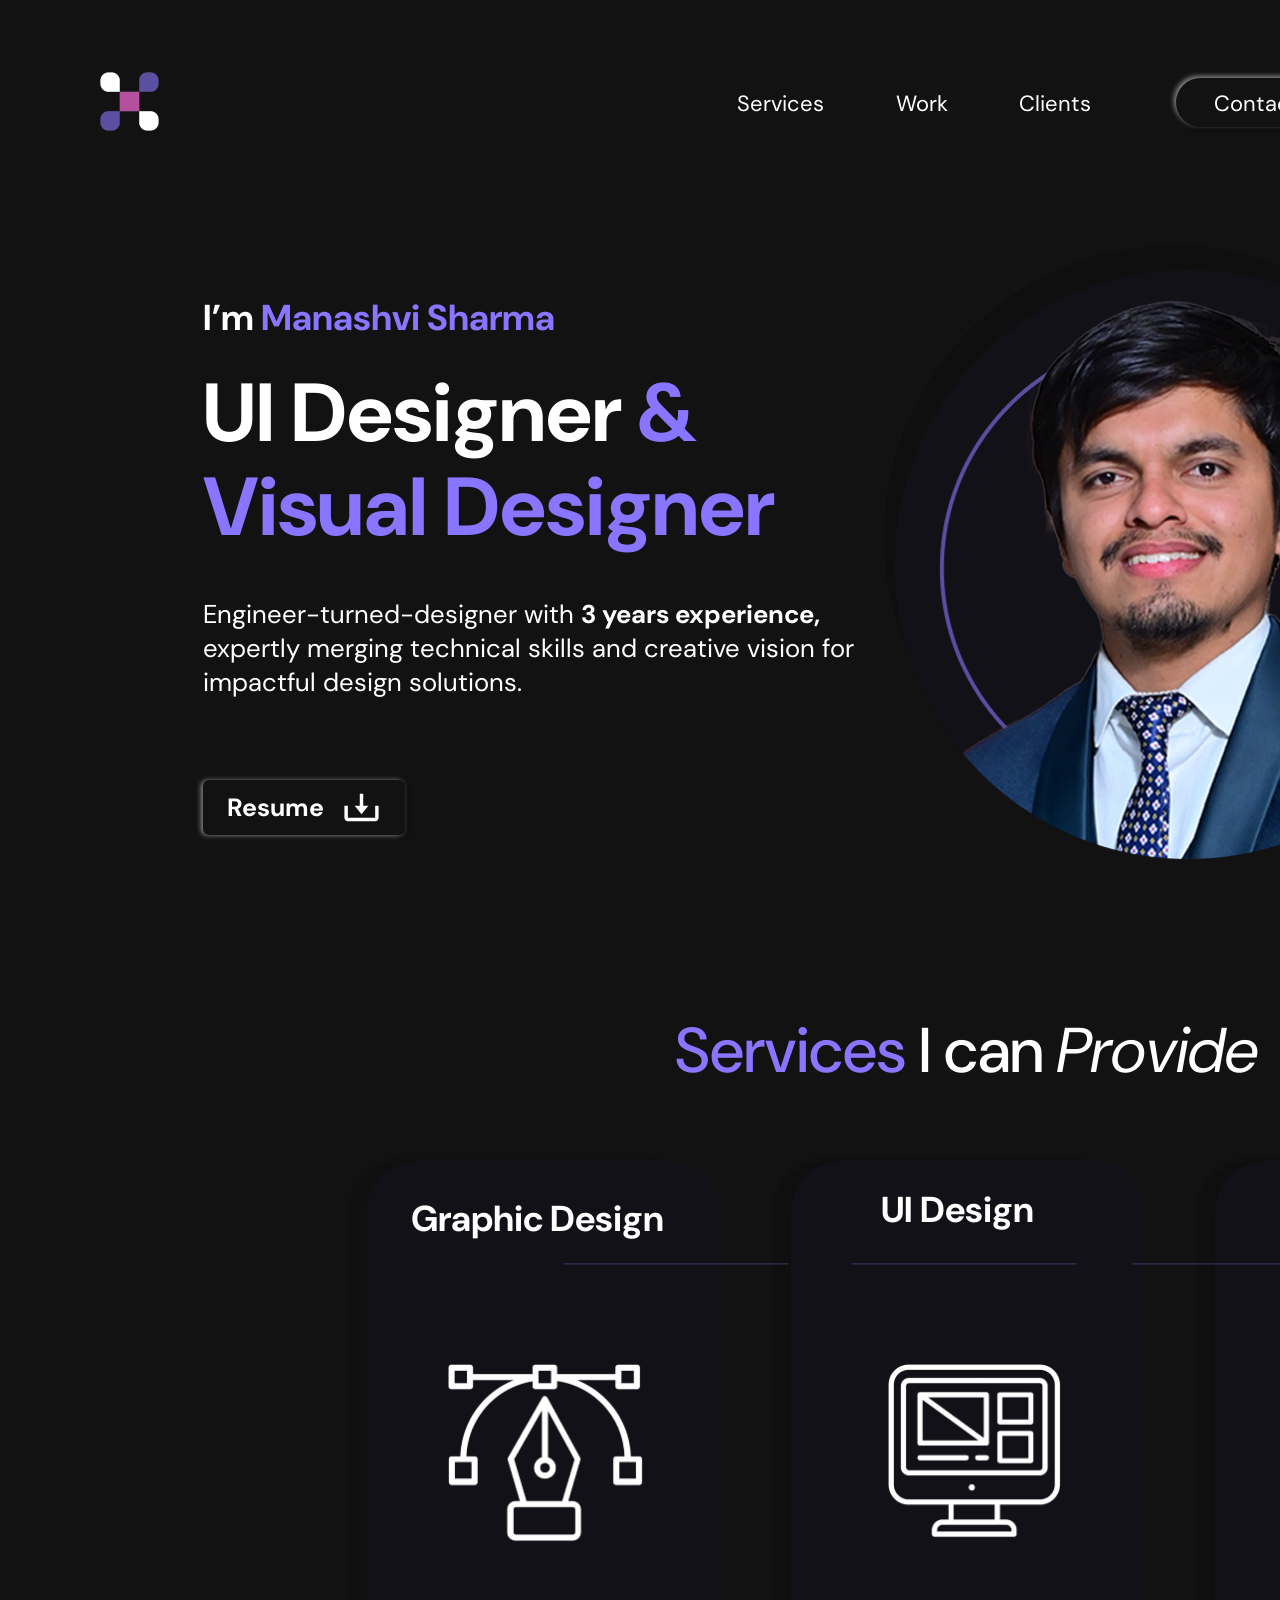
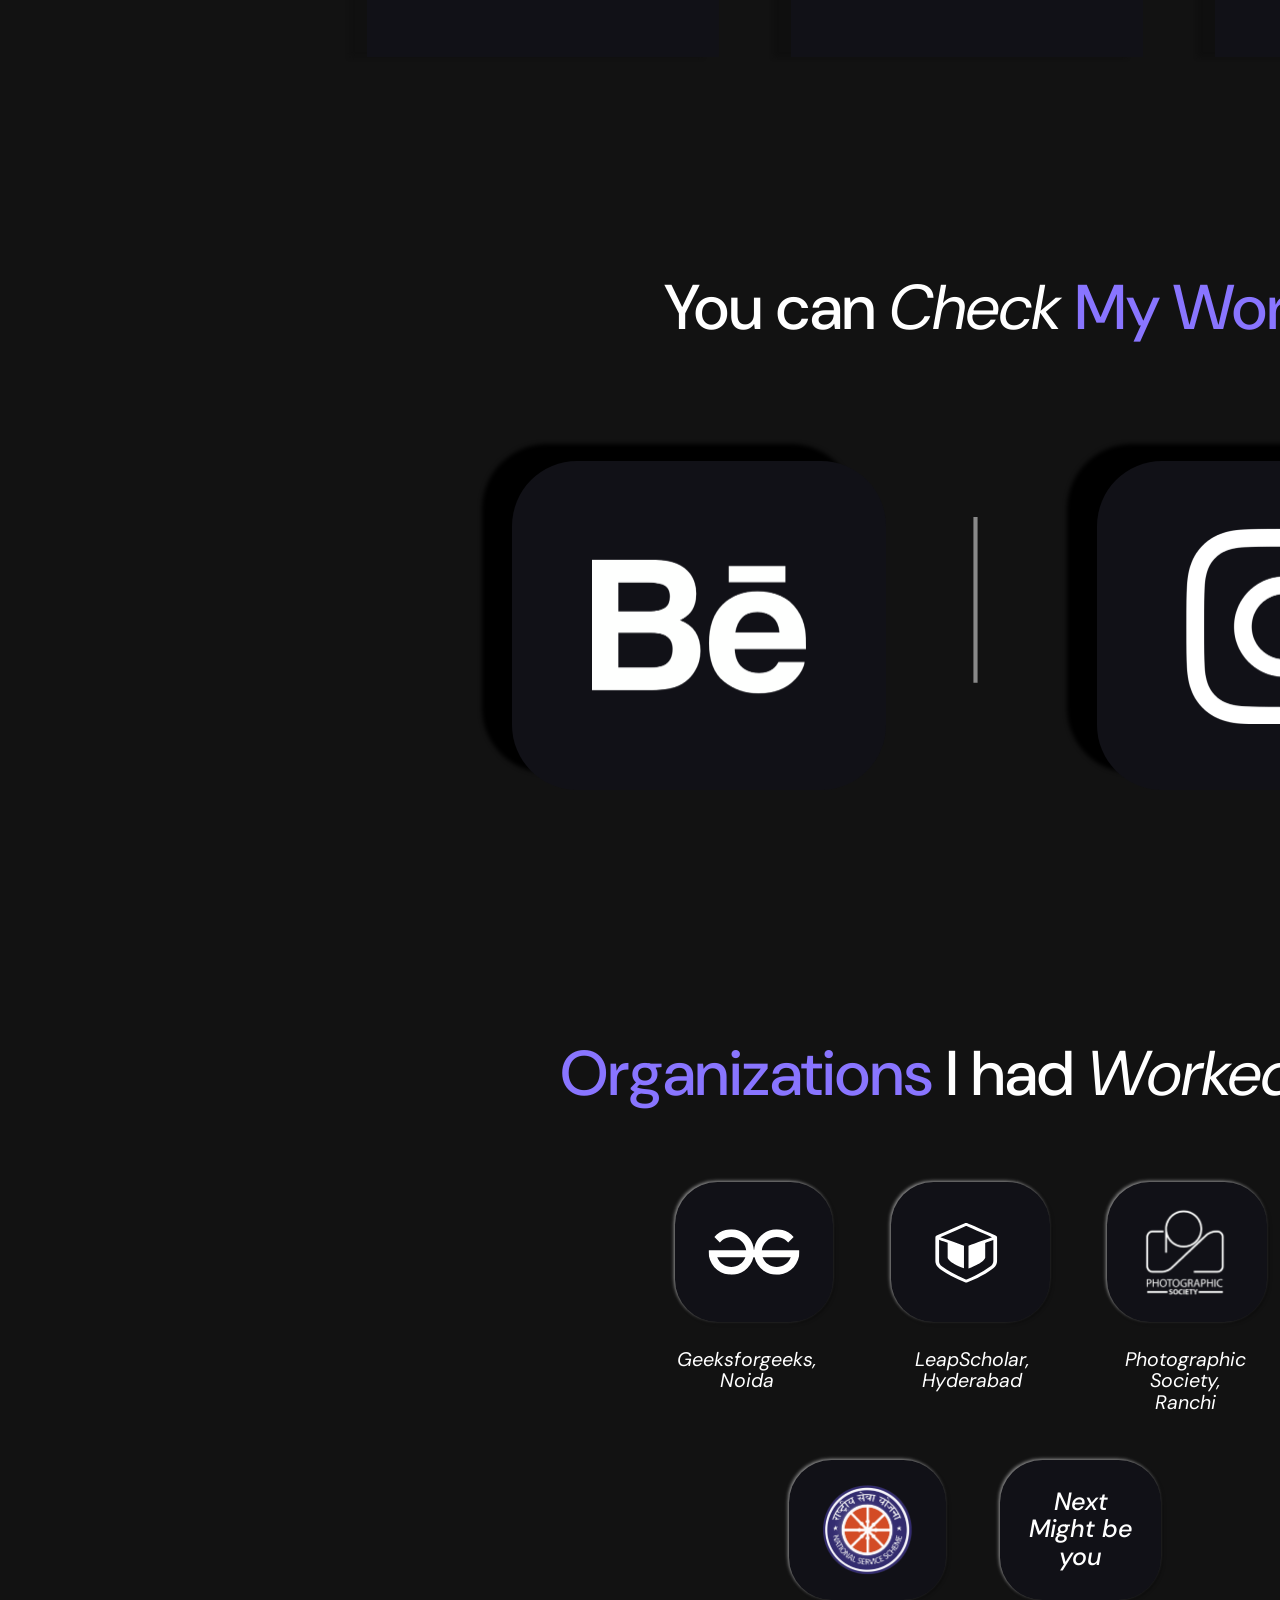
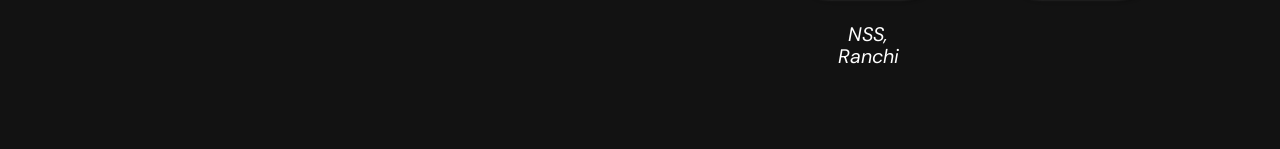
==== index.html @ 6a2cef5b "First Commit from Locofy Builder" ====
<!DOCTYPE html>
<html>
  <head>
    <meta charset="utf-8" />
    <meta name="viewport" content="initial-scale=1, width=device-width" />

    <link rel="stylesheet" href="./global.css" />
    <link rel="stylesheet" href="./index.css" />
    <link
      rel="stylesheet"
      href="https://fonts.googleapis.com/css2?family=DM Sans:ital,wght@0,400;0,500;0,700;1,400;1,500&display=swap"
    />
  </head>
  <body>
    <div class="homepage">
      <section class="frame-parent">
        <div class="frame-wrapper">
          <div class="frame-group">
            <div class="content-wrapper-parent">
              <div class="content-wrapper">
                <h2 class="im-manashvi-sharma-container">
                  <span>
                    <span>I’m</span>
                  </span>
                  <b class="manashvi-sharma">
                    <span> </span>
                    <span>Manashvi Sharma</span>
                  </b>
                </h2>
                <b class="ui-designer-container">
                  <p class="ui-designer">
                    <span class="ui-designer1">UI Designer</span>
                    <span class="span"> </span>
                    <span>&</span>
                  </p>
                  <p class="visual-designer">Visual Designer</p>
                </b>
              </div>
              <div class="engineer-turned-designer-with-container">
                <p class="engineer-turned-designer-with">
                  <span>Engineer-turned-designer with </span>
                  <b class="years-experience">3 years experience,</b>
                </p>
                <p class="expertly-merging-technical">
                  expertly merging technical skills and creative vision for
                </p>
                <p class="impactful-design-solutions">
                  impactful design solutions.
                </p>
              </div>
            </div>
            <div class="resume-download">
              <div class="resume-download-child"></div>
              <div class="resume-wrapper">
                <b class="resume">Resume</b>
              </div>
              <img
                class="bx-download-icon"
                loading="lazy"
                alt=""
                src="./public/bxdownload.svg"
              />
            </div>
          </div>
        </div>
        <div class="wrapper-group-1">
          <img
            class="wrapper-group-1-child"
            loading="lazy"
            alt=""
            src="./public/group-1@2x.png"
          />
        </div>
      </section>
      <img
        class="homepage-child"
        loading="lazy"
        alt=""
        src="./public/vector-1.svg"
      />

      <section class="services-header-parent">
        <div class="services-header">
          <div class="services-i-can-container" data-scroll-to="servicesICan">
            <span class="services-i-can">
              <span class="services">Services</span>
              <span> I can </span>
            </span>
            <span>
              <i>Provide</i>
            </span>
          </div>
        </div>
        <div class="service-icons">
          <div class="rectangle-parent">
            <div class="frame-child"></div>
            <h2 class="graphic-design">Graphic Design</h2>
            <div class="pen-tool-7244794-1-wrapper">
              <img
                class="pen-tool-7244794-1-icon"
                loading="lazy"
                alt=""
                src="./public/pentool-7244794-1@2x.png"
              />
            </div>
          </div>
          <div class="rectangle-group">
            <div class="frame-item"></div>
            <h2 class="ui-design">UI Design</h2>
            <div class="layout-8500907-1-wrapper">
              <img
                class="layout-8500907-1-icon"
                loading="lazy"
                alt=""
                src="./public/layout-8500907-1@2x.png"
              />
            </div>
          </div>
          <div class="rectangle-container">
            <div class="frame-inner"></div>
            <h2 class="animation">Animation</h2>
            <div class="animate-5261056-1-wrapper">
              <img
                class="animate-5261056-1-icon"
                loading="lazy"
                alt=""
                src="./public/animate-5261056-1@2x.png"
              />
            </div>
          </div>
        </div>
      </section>
      <div class="organizations-i-had-worked-parent">
        <div
          class="organizations-i-had-container"
          data-scroll-to="organizationsIHad"
        >
          <span class="organizations-i-had">
            <span>Organizations</span>
            <span class="span1"> </span>
            <span class="i-had">I had </span>
          </span>
          <span class="worked">
            <i>Worked</i>
            <span class="span2"> </span>
          </span>
        </div>
        <div class="organizations">
          <div class="geeksforgeeks-container-parent">
            <div class="geeksforgeeks-container">
              <div class="geeksforgeeks-wrapper">
                <div class="geeksforgeeks-wrapper-child"></div>
                <img
                  class="gfg-gg-logo-1-icon"
                  loading="lazy"
                  alt=""
                  src="./public/gfggglogo-1.svg"
                />
              </div>
              <div class="geeksforgeeks-info">
                <i class="geeksforgeeks-noida">
                  <p class="geeksforgeeks">Geeksforgeeks,</p>
                  <p class="noida">Noida</p>
                </i>
              </div>
            </div>
            <div class="leap-scholar-container-parent">
              <div class="leap-scholar-container">
                <div class="leap-scholar-wrapper">
                  <div class="leap-scholar-wrapper-child"></div>
                  <img
                    class="leap-scholar-logo"
                    loading="lazy"
                    alt=""
                    src="./public/vector.svg"
                  />
                </div>
                <div class="leap-scholar-info">
                  <i class="leapscholar-hyderabad">
                    <p class="leapscholar">LeapScholar,</p>
                    <p class="hyderabad">Hyderabad</p>
                  </i>
                </div>
              </div>
              <div class="n-s-s-container-parent">
                <div class="n-s-s-container">
                  <div class="n-s-s-wrapper">
                    <div class="n-s-s-wrapper-child"></div>
                    <img
                      class="n-s-s-symbol"
                      loading="lazy"
                      alt=""
                      src="./public/68741340-1@2x.png"
                    />
                  </div>
                </div>
                <i class="photographic-society-ranchi-container">
                  <p class="photographic-society">Photographic Society,</p>
                  <p class="ranchi">Ranchi</p>
                </i>
              </div>
            </div>
          </div>
        </div>
        <div class="work-showcase">
          <div class="showcase-header">
            <div class="showcase-icons">
              <div class="frame-div">
                <div class="rectangle-div"></div>
                <img
                  class="nss-symbol-1-icon"
                  loading="lazy"
                  alt=""
                  src="./public/nsssymbol-1@2x.png"
                />
              </div>
              <div class="rectangle-parent1">
                <div class="frame-child1"></div>
                <i class="next-might-be-container">
                  <p class="next">Next</p>
                  <p class="might-be">Might be</p>
                  <p class="you">you</p>
                </i>
              </div>
            </div>
            <div class="showcase-info">
              <i class="nss-ranchi">
                <p class="nss">NSS,</p>
                <p class="ranchi1">Ranchi</p>
              </i>
            </div>
          </div>
        </div>
      </div>
      <div class="image-1"></div>
      <div class="image-2"></div>
      <div class="image-11" data-scroll-to="image1"></div>
      <div class="call-to-action">
        <div class="call-to-action-header">
          <div class="you-can-check-container">
            <span>
              <span class="you-can">You can </span>
              <i class="check">Check</i>
              <span class="span3"> </span>
            </span>
            <span class="my-work">
              <span>My Work</span>
            </span>
          </div>
        </div>
        <div class="social-icons">
          <div class="platform-links">
            <div class="platform-links-child"></div>
            <img
              class="behance-733594-2-icon"
              loading="lazy"
              alt=""
              src="./public/behance-733594-2@2x.png"
            />
          </div>
          <div class="social-icons-inner">
            <img
              class="vector-icon"
              loading="lazy"
              alt=""
              src="./public/vector-3.svg"
            />
          </div>
          <div class="platform-links1">
            <div class="platform-links-item"></div>
            <img
              class="instagram-1384031-2-icon"
              loading="lazy"
              alt=""
              src="./public/instagram-1384031-2@2x.png"
            />
          </div>
        </div>
      </div>
      <header class="logo-container">
        <img
          class="logo-2-5-icon"
          loading="lazy"
          alt=""
          src="./public/logo2-5@2x.png"
        />

        <div class="footer-navigation">
          <div class="links-wrapper-parent" id="groupContainer">
            <nav class="links-wrapper">
              <nav class="link-categories">
                <a class="services1" id="servicesText">Services</a>
                <a class="work" id="workText">Work</a>
                <a class="clients">Clients</a>
              </nav>
            </nav>
            <div class="rectangle-parent2">
              <div class="frame-child2"></div>
              <a class="contact-me">Contact Me</a>
            </div>
          </div>
        </div>
      </header>
    </div>

    <script>
      var servicesText = document.getElementById("servicesText");
      if (servicesText) {
        servicesText.addEventListener("click", function () {
          var anchor = document.querySelector("[data-scroll-to='servicesICan']");
          if (anchor) {
            anchor.scrollIntoView({ block: "start", behavior: "smooth" });
          }
        });
      }

      var workText = document.getElementById("workText");
      if (workText) {
        workText.addEventListener("click", function () {
          var anchor = document.querySelector("[data-scroll-to='image1']");
          if (anchor) {
            anchor.scrollIntoView({ block: "start", behavior: "smooth" });
          }
        });
      }

      var groupContainer = document.getElementById("groupContainer");
      if (groupContainer) {
        groupContainer.addEventListener("click", function () {
          var anchor = document.querySelector("[data-scroll-to='organizationsIHad']");
          if (anchor) {
            anchor.scrollIntoView({ block: "start", behavior: "smooth" });
          }
        });
      }
    </script>
  </body>
</html>
---- global.css ----
body {
  margin: 0;
  line-height: normal;
}

:root {
  /* fonts */
  --font-dm-sans: "DM Sans";

  /* font sizes */
  --font-size-3xl: 22px;
  --font-size-44xl-2: 63.2px;
  --font-size-19xl: 38px;
  --font-size-32xl: 51px;
  --font-size-lgi-6: 19.6px;
  --font-size-6xl: 25px;
  --font-size-xl: 20px;
  --font-size-17xl: 36px;
  --font-size-10xl: 29px;

  /* Colors */
  --color-gray-100: #111117;
  --color-gray-200: #121212;
  --color-white: #fff;
  --color-mediumslateblue: #8975ff;
  --color-darkslateblue: #5b4fa1;

  /* Gaps */
  --gap-xl: 20px;
  --gap-7xl-4: 26.4px;

  /* Paddings */
  --padding-11xl: 30px;
  --padding-19xl: 38px;
  --padding-xl: 20px;
  --padding-13xl: 32px;
  --padding-61xl: 80px;
  --padding-2xl: 21px;
  --padding-3xl: 22px;
  --padding-25xl: 44px;
  --padding-99xl: 118px;
  --padding-9xs: 4px;
  --padding-6xs: 7px;

  /* Border radiuses */
  --br-13xl-5: 32.5px;
  --br-46xl: 65px;
  --br-23xl-5: 42.5px;
  --br-31xl: 50px;
  --br-7xs: 6px;
}
---- index.css ----
.manashvi-sharma {
  color: var(--color-mediumslateblue);
}
.im-manashvi-sharma-container {
  margin: 0;
  position: relative;
  font-size: inherit;
  display: inline-block;
  max-width: 100%;
  font-family: inherit;
}
.ui-designer1 {
  color: var(--color-white);
}
.span {
  color: var(--color-darkslateblue);
}
.ui-designer,
.visual-designer {
  margin: 0;
}
.ui-designer-container {
  align-self: stretch;
  position: relative;
  font-size: 82.3px;
  line-height: 94px;
  color: var(--color-mediumslateblue);
}
.content-wrapper {
  width: 645px;
  display: flex;
  flex-direction: column;
  align-items: flex-start;
  justify-content: flex-start;
  padding: 0 var(--padding-xl) 0 0;
  box-sizing: border-box;
  gap: 25px;
  max-width: 100%;
}
.years-experience {
  font-family: var(--font-dm-sans);
}
.engineer-turned-designer-with,
.expertly-merging-technical,
.impactful-design-solutions {
  margin: 0;
}
.engineer-turned-designer-with-container {
  align-self: stretch;
  position: relative;
  font-size: 25.8px;
}
.content-wrapper-parent {
  align-self: stretch;
  display: flex;
  flex-direction: column;
  align-items: flex-start;
  justify-content: flex-start;
  gap: 43px;
  max-width: 100%;
}
.resume-download-child {
  height: 55px;
  width: 202px;
  position: relative;
  box-shadow: -2px 0.2px 5px rgba(255, 255, 255, 0.5),
    2px 2px 5px rgba(13, 13, 13, 0.5);
  border-radius: var(--br-7xs);
  background-color: var(--color-gray-200);
  display: none;
}
.resume {
  position: relative;
  display: inline-block;
  min-width: 99px;
  z-index: 1;
}
.resume-wrapper {
  display: flex;
  flex-direction: column;
  align-items: flex-start;
  justify-content: flex-start;
  padding: var(--padding-9xs) 0 0;
}
.bx-download-icon {
  height: 41px;
  width: 41px;
  position: relative;
  overflow: hidden;
  flex-shrink: 0;
  min-height: 41px;
  z-index: 1;
}
.resume-download {
  box-shadow: -2px 0.2px 5px rgba(255, 255, 255, 0.5),
    2px 2px 5px rgba(13, 13, 13, 0.5);
  border-radius: var(--br-7xs);
  background-color: var(--color-gray-200);
  display: flex;
  flex-direction: row;
  align-items: flex-start;
  justify-content: flex-start;
  padding: var(--padding-6xs) 23px var(--padding-6xs) 24px;
  gap: 15px;
  font-size: var(--font-size-6xl);
}
.frame-group,
.frame-wrapper {
  display: flex;
  flex-direction: column;
  align-items: flex-start;
  max-width: 100%;
}
.frame-group {
  align-self: stretch;
  justify-content: flex-start;
  gap: 81px;
  flex-shrink: 0;
  debug_commit: 448091;
}
.frame-wrapper {
  width: 661px;
  justify-content: flex-end;
  padding: 0 0 23.9px;
  box-sizing: border-box;
  min-width: 661px;
}
.wrapper-group-1-child {
  height: 100%;
  width: 100%;
  flex-shrink: 0;
  debug_commit: 448091;
  object-fit: contain;
  position: absolute;
  left: -5px;
  top: -12px;
  transform: scale(1.041);
}
.wrapper-group-1 {
  height: 588.9px;
  width: 588.9px;
  position: relative;
  flex-shrink: 0;
  debug_commit: 448091;
  max-width: 100%;
  display: flex;
  align-items: center;
  justify-content: center;
}
.frame-parent {
  position: absolute;
  top: 270px;
  left: 203px;
  width: 1526.9px;
  display: flex;
  flex-direction: row;
  align-items: flex-end;
  justify-content: space-between;
  max-width: 100%;
  gap: var(--gap-xl);
  text-align: left;
  font-size: var(--font-size-17xl);
  color: var(--color-white);
  font-family: var(--font-dm-sans);
}
.homepage-child {
  position: absolute;
  top: 1263.4px;
  left: 366px;
  width: 1188.5px;
  height: 2px;
  z-index: 1;
}
.services {
  color: var(--color-mediumslateblue);
}
.services-i-can {
  font-weight: 500;
}
.services-i-can-container {
  position: relative;
}
.services-header {
  align-self: stretch;
  display: flex;
  flex-direction: row;
  align-items: flex-start;
  justify-content: center;
  padding: 0 var(--padding-2xl) 0 var(--padding-xl);
}
.frame-child {
  width: 352px;
  height: 496px;
  position: relative;
  box-shadow: -17px 0 4px #101010;
  border-radius: var(--br-31xl) var(--br-31xl) 0 0;
  background-color: var(--color-gray-100);
  display: none;
  max-width: 100%;
}
.graphic-design {
  margin: 0;
  position: relative;
  font-size: inherit;
  line-height: 41px;
  font-weight: 700;
  font-family: inherit;
  z-index: 1;
}
.pen-tool-7244794-1-icon {
  height: 200px;
  width: 200px;
  position: relative;
  object-fit: cover;
  z-index: 1;
}
.pen-tool-7244794-1-wrapper {
  align-self: stretch;
  display: flex;
  flex-direction: row;
  align-items: flex-start;
  justify-content: flex-start;
  padding: 0 36px 0 34px;
}
.frame-item,
.rectangle-parent {
  border-radius: var(--br-31xl) var(--br-31xl) 0 0;
  background-color: var(--color-gray-100);
  max-width: 100%;
}
.rectangle-parent {
  flex: 0.871;
  box-shadow: -17px 0 4px #101010;
  display: flex;
  flex-direction: column;
  align-items: flex-start;
  justify-content: flex-start;
  padding: 37px var(--padding-19xl) 105px var(--padding-25xl);
  box-sizing: border-box;
  gap: 113px;
  min-width: 264px;
}
.frame-item {
  width: 352px;
  height: 496px;
  position: relative;
  box-shadow: -17px 0 4px #0f0f0f;
  display: none;
}
.ui-design {
  margin: 0;
  position: relative;
  font-size: inherit;
  line-height: 58px;
  font-weight: 700;
  font-family: inherit;
  z-index: 1;
}
.layout-8500907-1-icon {
  height: 178px;
  width: 178px;
  position: relative;
  object-fit: cover;
  z-index: 1;
}
.layout-8500907-1-wrapper {
  align-self: stretch;
  display: flex;
  flex-direction: row;
  align-items: flex-start;
  justify-content: flex-start;
  padding: 0 0 0 var(--padding-9xs);
}
.frame-inner,
.rectangle-group {
  box-shadow: -17px 0 4px #0f0f0f;
  border-radius: var(--br-31xl) var(--br-31xl) 0 0;
  background-color: var(--color-gray-100);
  max-width: 100%;
}
.rectangle-group {
  flex: 0.5871;
  display: flex;
  flex-direction: column;
  align-items: flex-start;
  justify-content: flex-start;
  padding: var(--padding-xl) var(--padding-61xl) var(--padding-99xl) 90px;
  box-sizing: border-box;
  gap: 122px;
  min-width: 264px;
}
.frame-inner {
  width: 352px;
  height: 496px;
  position: relative;
  display: none;
}
.animation {
  margin: 0;
  position: relative;
  font-size: inherit;
  line-height: 58px;
  font-weight: 700;
  font-family: inherit;
  z-index: 1;
}
.animate-5261056-1-icon {
  height: 174px;
  width: 174px;
  position: relative;
  object-fit: cover;
  z-index: 1;
}
.animate-5261056-1-wrapper {
  display: flex;
  flex-direction: row;
  align-items: flex-start;
  justify-content: flex-start;
  padding: 0 5px 0 3px;
}
.rectangle-container {
  flex: 1;
  box-shadow: -17px 0 4px #0f0f0f;
  border-radius: var(--br-31xl) var(--br-31xl) 0 0;
  background-color: var(--color-gray-100);
  display: flex;
  flex-direction: column;
  align-items: center;
  justify-content: flex-start;
  padding: var(--padding-xl) var(--padding-xl) var(--padding-99xl)
    var(--padding-3xl);
  box-sizing: border-box;
  gap: 126px;
  min-width: 264px;
  max-width: 100%;
}
.service-icons,
.services-header-parent {
  display: flex;
  align-items: flex-start;
  max-width: 100%;
}
.service-icons {
  align-self: stretch;
  flex-direction: row;
  justify-content: center;
  gap: 72px;
  font-size: var(--font-size-17xl);
}
.services-header-parent {
  position: absolute;
  top: 1008.9px;
  left: 366.5px;
  width: 1200px;
  flex-direction: column;
  justify-content: flex-start;
  gap: 69px;
  text-align: left;
  font-size: var(--font-size-44xl-2);
  color: var(--color-white);
  font-family: var(--font-dm-sans);
}
.span1 {
  color: var(--color-darkslateblue);
}
.i-had {
  color: var(--color-white);
}
.organizations-i-had,
.span2 {
  font-weight: 500;
}
.span2 {
  font-family: var(--font-dm-sans);
}
.worked {
  color: var(--color-white);
}
.organizations-i-had-container {
  position: relative;
  text-align: left;
  color: var(--color-mediumslateblue);
}
.geeksforgeeks-wrapper-child {
  height: 140px;
  width: 158.9px;
  position: relative;
  box-shadow: -1.3px -1.3px 3.27px rgba(255, 255, 255, 0.5),
    1.3px 1.3px 3.27px rgba(0, 0, 0, 0.5);
  border-radius: 42.51px;
  background-color: var(--color-gray-100);
  display: none;
}
.gfg-gg-logo-1-icon {
  height: 46.4px;
  width: 92.2px;
  position: relative;
  overflow: hidden;
  flex-shrink: 0;
  z-index: 1;
}
.geeksforgeeks-wrapper {
  box-shadow: -1.3px -1.3px 3.27px rgba(255, 255, 255, 0.5),
    1.3px 1.3px 3.27px rgba(0, 0, 0, 0.5);
  border-radius: 42.51px;
  background-color: var(--color-gray-100);
  display: flex;
  flex-direction: row;
  align-items: flex-start;
  justify-content: flex-start;
  padding: 46.4px 33px 47.2px;
}
.geeksforgeeks,
.noida {
  margin: 0;
}
.geeksforgeeks-noida {
  position: relative;
  line-height: 110%;
}
.geeksforgeeks-container,
.geeksforgeeks-info {
  display: flex;
  align-items: flex-start;
  justify-content: flex-start;
}
.geeksforgeeks-info {
  flex-direction: row;
  padding: 0 2px;
}
.geeksforgeeks-container {
  flex-direction: column;
  gap: var(--gap-7xl-4);
  min-width: 158.9px;
}
.leap-scholar-wrapper-child {
  height: 140px;
  width: 158.9px;
  position: relative;
  box-shadow: -1.3px -1.3px 3.27px rgba(255, 255, 255, 0.5),
    1.3px 1.3px 3.27px rgba(0, 0, 0, 0.5);
  border-radius: 42.51px;
  background-color: var(--color-gray-100);
  display: none;
}
.leap-scholar-logo {
  height: 60.7px;
  width: 63.4px;
  position: relative;
  z-index: 1;
}
.leap-scholar-wrapper {
  align-self: stretch;
  box-shadow: -1.3px -1.3px 3.27px rgba(255, 255, 255, 0.5),
    1.3px 1.3px 3.27px rgba(0, 0, 0, 0.5);
  border-radius: 42.51px;
  background-color: var(--color-gray-100);
  display: flex;
  flex-direction: row;
  align-items: flex-start;
  justify-content: flex-start;
  padding: 40px var(--padding-25xl) 39.3px;
}
.hyderabad,
.leapscholar {
  margin: 0;
}
.leapscholar-hyderabad {
  position: relative;
  line-height: 110%;
}
.leap-scholar-info {
  display: flex;
  flex-direction: row;
  align-items: flex-start;
  justify-content: flex-end;
  padding: 0 var(--padding-xl) 0 var(--padding-3xl);
}
.leap-scholar-container {
  width: 158.9px;
  display: flex;
  flex-direction: column;
  align-items: flex-end;
  justify-content: flex-start;
  gap: var(--gap-7xl-4);
  min-width: 158.9px;
}
.n-s-s-wrapper-child {
  height: 140px;
  width: 158.9px;
  position: relative;
  box-shadow: -1.3px -1.3px 3.27px rgba(255, 255, 255, 0.5),
    1.3px 1.3px 3.27px rgba(0, 0, 0, 0.5);
  border-radius: 42.51px;
  background-color: var(--color-gray-100);
  display: none;
}
.n-s-s-symbol {
  height: 116.4px;
  width: 116.4px;
  position: relative;
  object-fit: contain;
  z-index: 1;
}
.n-s-s-container,
.n-s-s-wrapper {
  display: flex;
  flex-direction: row;
  align-items: flex-start;
}
.n-s-s-wrapper {
  flex: 1;
  box-shadow: -1.3px -1.3px 3.27px rgba(255, 255, 255, 0.5),
    1.3px 1.3px 3.27px rgba(0, 0, 0, 0.5);
  border-radius: 42.51px;
  background-color: var(--color-gray-100);
  justify-content: flex-start;
  padding: 11.8px 19px;
}
.n-s-s-container {
  align-self: stretch;
  justify-content: flex-end;
  padding: 0 17px 0 var(--padding-xl);
}
.photographic-society,
.ranchi {
  margin: 0;
}
.photographic-society-ranchi-container {
  height: 44px;
  position: relative;
  line-height: 110%;
  display: inline-block;
}
.n-s-s-container-parent {
  flex: 1;
  display: flex;
  flex-direction: column;
  align-items: flex-end;
  justify-content: flex-start;
  gap: var(--gap-7xl-4);
  min-width: 128px;
}
.leap-scholar-container-parent {
  flex: 1;
  justify-content: center;
  gap: 37.3px;
  min-width: 255px;
}
.geeksforgeeks-container-parent,
.leap-scholar-container-parent,
.organizations {
  display: flex;
  flex-direction: row;
  align-items: flex-start;
  max-width: 100%;
}
.geeksforgeeks-container-parent {
  width: 609.1px;
  justify-content: flex-start;
  gap: 57px;
}
.organizations {
  align-self: stretch;
  justify-content: center;
  padding: 0 var(--padding-xl) 0 47px;
  box-sizing: border-box;
  font-size: var(--font-size-lgi-6);
}
.rectangle-div {
  height: 140px;
  width: 158.9px;
  position: relative;
  box-shadow: -1.3px -1.3px 3.27px rgba(255, 255, 255, 0.5),
    1.3px 1.3px 3.27px rgba(0, 0, 0, 0.5);
  border-radius: 42.51px;
  background-color: var(--color-gray-100);
  display: none;
}
.nss-symbol-1-icon {
  height: 92.9px;
  width: 92.9px;
  position: relative;
  object-fit: contain;
  z-index: 1;
}
.frame-child1,
.frame-div {
  box-shadow: -1.3px -1.3px 3.27px rgba(255, 255, 255, 0.5),
    1.3px 1.3px 3.27px rgba(0, 0, 0, 0.5);
  border-radius: 42.51px;
  background-color: var(--color-gray-100);
}
.frame-div {
  display: flex;
  flex-direction: row;
  align-items: flex-start;
  justify-content: flex-start;
  padding: 23.6px var(--padding-13xl) 23.5px;
}
.frame-child1 {
  height: 140px;
  width: 158.9px;
  position: relative;
  display: none;
}
.might-be,
.next,
.you {
  margin: 0;
}
.next-might-be-container {
  flex: 1;
  position: relative;
  line-height: 110%;
  font-weight: 500;
  z-index: 1;
}
.rectangle-parent1,
.showcase-icons {
  display: flex;
  flex-direction: row;
  align-items: flex-start;
  justify-content: flex-start;
}
.rectangle-parent1 {
  flex: 1;
  box-shadow: -1.3px -1.3px 3.27px rgba(255, 255, 255, 0.5),
    1.3px 1.3px 3.27px rgba(0, 0, 0, 0.5);
  border-radius: 42.51px;
  background-color: var(--color-gray-100);
  padding: 28px 25px var(--padding-11xl);
  box-sizing: border-box;
  min-width: 103px;
}
.showcase-icons {
  align-self: stretch;
  flex-wrap: wrap;
  gap: 54.9px;
}
.nss,
.ranchi1 {
  margin: 0;
}
.nss-ranchi {
  position: relative;
  line-height: 110%;
}
.showcase-info {
  display: flex;
  flex-direction: row;
  align-items: flex-start;
  justify-content: flex-start;
  padding: 0 49px;
  font-size: var(--font-size-lgi-6);
}
.showcase-header,
.work-showcase {
  display: flex;
  align-items: flex-start;
  max-width: 100%;
}
.showcase-header {
  width: 372.7px;
  flex-direction: column;
  justify-content: flex-start;
  gap: 23.7px;
}
.work-showcase {
  align-self: stretch;
  flex-direction: row;
  justify-content: center;
  padding: 0 var(--padding-xl) 0 var(--padding-19xl);
  box-sizing: border-box;
  font-size: var(--font-size-6xl);
}
.organizations-i-had-worked-parent {
  position: absolute;
  top: 2631.9px;
  left: 560px;
  width: 812px;
  display: flex;
  flex-direction: column;
  align-items: flex-start;
  justify-content: flex-start;
  gap: 67.3px;
  max-width: 100%;
}
.image-1,
.image-11,
.image-2 {
  position: absolute;
  top: 1784.9px;
  left: 218px;
  width: 1439px;
  height: 803px;
  display: none;
}
.image-11,
.image-2 {
  top: 1781.9px;
  left: 276px;
}
.image-11 {
  top: 1782.9px;
}
.you-can {
  font-weight: 500;
}
.check {
  font-family: var(--font-dm-sans);
}
.my-work,
.span3 {
  font-weight: 500;
  color: var(--color-mediumslateblue);
}
.you-can-check-container {
  position: relative;
  z-index: 3;
}
.call-to-action-header {
  align-self: stretch;
  display: flex;
  flex-direction: row;
  align-items: flex-start;
  justify-content: center;
  padding: 0 var(--padding-2xl) 0 var(--padding-xl);
}
.platform-links-child {
  height: 329px;
  width: 374px;
  position: relative;
  box-shadow: -30px -17px 4px #000;
  border-radius: var(--br-46xl);
  background-color: var(--color-gray-100);
  display: none;
  max-width: 100%;
}
.behance-733594-2-icon {
  height: 214px;
  width: 214px;
  position: relative;
  object-fit: contain;
  z-index: 4;
}
.platform-links {
  box-shadow: -30px -17px 4px #000;
  border-radius: var(--br-46xl);
  background-color: var(--color-gray-100);
  display: flex;
  flex-direction: row;
  align-items: flex-start;
  justify-content: flex-start;
  padding: 58px var(--padding-61xl) 57px;
  box-sizing: border-box;
  max-width: 100%;
  z-index: 3;
}
.vector-icon {
  width: 5px;
  flex: 1;
  position: relative;
  max-height: 100%;
  z-index: 3;
}
.social-icons-inner {
  height: 238px;
  display: flex;
  flex-direction: column;
  align-items: flex-start;
  justify-content: flex-start;
  padding: 39px var(--padding-13xl) 0 0;
  box-sizing: border-box;
}
.platform-links-item {
  height: 329px;
  width: 374px;
  position: relative;
  box-shadow: -30px -17px 4px #000;
  border-radius: var(--br-46xl);
  background-color: var(--color-gray-100);
  display: none;
  max-width: 100%;
}
.instagram-1384031-2-icon {
  height: 196px;
  width: 196px;
  position: relative;
  object-fit: contain;
  z-index: 4;
}
.platform-links1 {
  width: 374px;
  box-shadow: -30px -17px 4px #000;
  border-radius: var(--br-46xl);
  background-color: var(--color-gray-100);
  flex-direction: row;
  justify-content: center;
  padding: 67px var(--padding-xl) 66px;
  box-sizing: border-box;
  z-index: 3;
}
.call-to-action,
.platform-links1,
.social-icons {
  display: flex;
  align-items: flex-start;
  max-width: 100%;
}
.social-icons {
  align-self: stretch;
  flex-direction: row;
  justify-content: space-between;
  gap: var(--gap-xl);
}
.call-to-action {
  position: absolute;
  top: 1865.9px;
  left: 512px;
  width: 959px;
  flex-direction: column;
  justify-content: flex-start;
  gap: 112px;
  text-align: left;
}
.logo-2-5-icon {
  height: 75px;
  width: 75px;
  position: relative;
  object-fit: cover;
}
.services1 {
  min-width: 89.6px;
  cursor: pointer;
}
.clients,
.services1,
.work {
  text-decoration: none;
  position: relative;
  color: inherit;
  display: inline-block;
}
.work {
  min-width: 54.4px;
  cursor: pointer;
}
.clients {
  min-width: 73.7px;
}
.link-categories,
.links-wrapper {
  margin: 0;
  display: flex;
  align-items: flex-start;
}
.link-categories {
  align-self: stretch;
  flex-direction: row;
  justify-content: space-between;
  gap: var(--gap-xl);
  text-align: left;
  font-size: var(--font-size-3xl);
  color: var(--color-white);
  font-family: var(--font-dm-sans);
}
.links-wrapper {
  width: 356.1px;
  flex-direction: column;
  justify-content: flex-end;
  padding: 0 0 9.5px;
  box-sizing: border-box;
  max-width: 100%;
}
.frame-child2 {
  height: 50px;
  width: 196px;
  position: relative;
  box-shadow: -2px -2px 5px rgba(255, 255, 255, 0.5),
    2px 2px 5px rgba(0, 0, 0, 0.5);
  border-radius: var(--br-13xl-5);
  background-color: var(--color-gray-200);
  display: none;
}
.contact-me {
  text-decoration: none;
  position: relative;
  color: inherit;
  display: inline-block;
  min-width: 128px;
  z-index: 1;
}
.rectangle-parent2 {
  box-shadow: -2px -2px 5px rgba(255, 255, 255, 0.5),
    2px 2px 5px rgba(0, 0, 0, 0.5);
  border-radius: var(--br-13xl-5);
  background-color: var(--color-gray-200);
  display: flex;
  flex-direction: row;
  align-items: flex-start;
  justify-content: flex-start;
  padding: 11px var(--padding-11xl) 9px var(--padding-19xl);
  white-space: nowrap;
}
.links-wrapper-parent {
  align-self: stretch;
  display: flex;
  flex-direction: row;
  align-items: flex-end;
  justify-content: space-between;
  max-width: 100%;
  gap: var(--gap-xl);
  cursor: pointer;
}
.footer-navigation {
  width: 635px;
  display: flex;
  flex-direction: column;
  align-items: flex-start;
  justify-content: flex-end;
  padding: 0 0 12px;
  box-sizing: border-box;
  max-width: 100%;
}
.homepage,
.logo-container {
  color: var(--color-white);
  font-family: var(--font-dm-sans);
}
.logo-container {
  position: absolute;
  top: 64px;
  left: 92px;
  width: 1730px;
  display: flex;
  flex-direction: row;
  align-items: flex-end;
  justify-content: space-between;
  gap: var(--gap-xl);
  max-width: 100%;
  text-align: left;
  font-size: var(--font-size-3xl);
}
.homepage {
  width: 100%;
  height: 3349px;
  position: relative;
  background-color: var(--color-gray-200);
  overflow: hidden;
  line-height: normal;
  letter-spacing: normal;
  text-align: center;
  font-size: var(--font-size-44xl-2);
}
@media screen and (max-width: 1275px) {
  .frame-wrapper,
  .wrapper-group-1-child {
    flex: 1;
  }
  .frame-parent {
    flex-wrap: wrap;
  }
  .homepage {
    height: auto;
    min-height: 3349;
  }
}
@media screen and (max-width: 1100px) {
  .service-icons,
  .social-icons {
    flex-wrap: wrap;
  }
  .social-icons {
    justify-content: center;
  }
}
@media screen and (max-width: 750px) {
  .im-manashvi-sharma-container {
    font-size: var(--font-size-10xl);
  }
  .ui-designer-container {
    font-size: 41px;
    line-height: 56px;
  }
  .frame-wrapper {
    min-width: 100%;
  }
  .services-i-can-container {
    font-size: var(--font-size-32xl);
  }
  .animation,
  .graphic-design,
  .ui-design {
    font-size: var(--font-size-10xl);
    line-height: 33px;
  }
  .animation,
  .ui-design {
    line-height: 46px;
  }
  .organizations-i-had-container {
    font-size: var(--font-size-32xl);
  }
  .geeksforgeeks-container {
    flex: 1;
  }
  .geeksforgeeks-container-parent {
    flex-wrap: wrap;
  }
  .you-can-check-container {
    font-size: var(--font-size-32xl);
  }
  .links-wrapper {
    display: none;
  }
}
@media screen and (max-width: 450px) {
  .im-manashvi-sharma-container {
    font-size: var(--font-size-3xl);
  }
  .ui-designer-container {
    font-size: var(--font-size-6xl);
    line-height: 38px;
  }
  .engineer-turned-designer-with-container {
    font-size: 21px;
  }
  .resume {
    font-size: var(--font-size-xl);
  }
  .services-i-can-container {
    font-size: var(--font-size-19xl);
  }
  .graphic-design {
    font-size: var(--font-size-3xl);
    line-height: 24px;
  }
  .rectangle-parent {
    flex: 1;
  }
  .ui-design {
    font-size: var(--font-size-3xl);
    line-height: 35px;
  }
  .rectangle-group {
    flex: 1;
  }
  .animation {
    font-size: var(--font-size-3xl);
    line-height: 35px;
  }
  .organizations-i-had-container {
    font-size: var(--font-size-19xl);
  }
  .leap-scholar-container,
  .n-s-s-wrapper {
    flex: 1;
  }
  .leap-scholar-container-parent {
    flex-wrap: wrap;
  }
  .next-might-be-container {
    font-size: var(--font-size-xl);
    line-height: 22px;
  }
  .you-can-check-container {
    font-size: var(--font-size-19xl);
  }
}
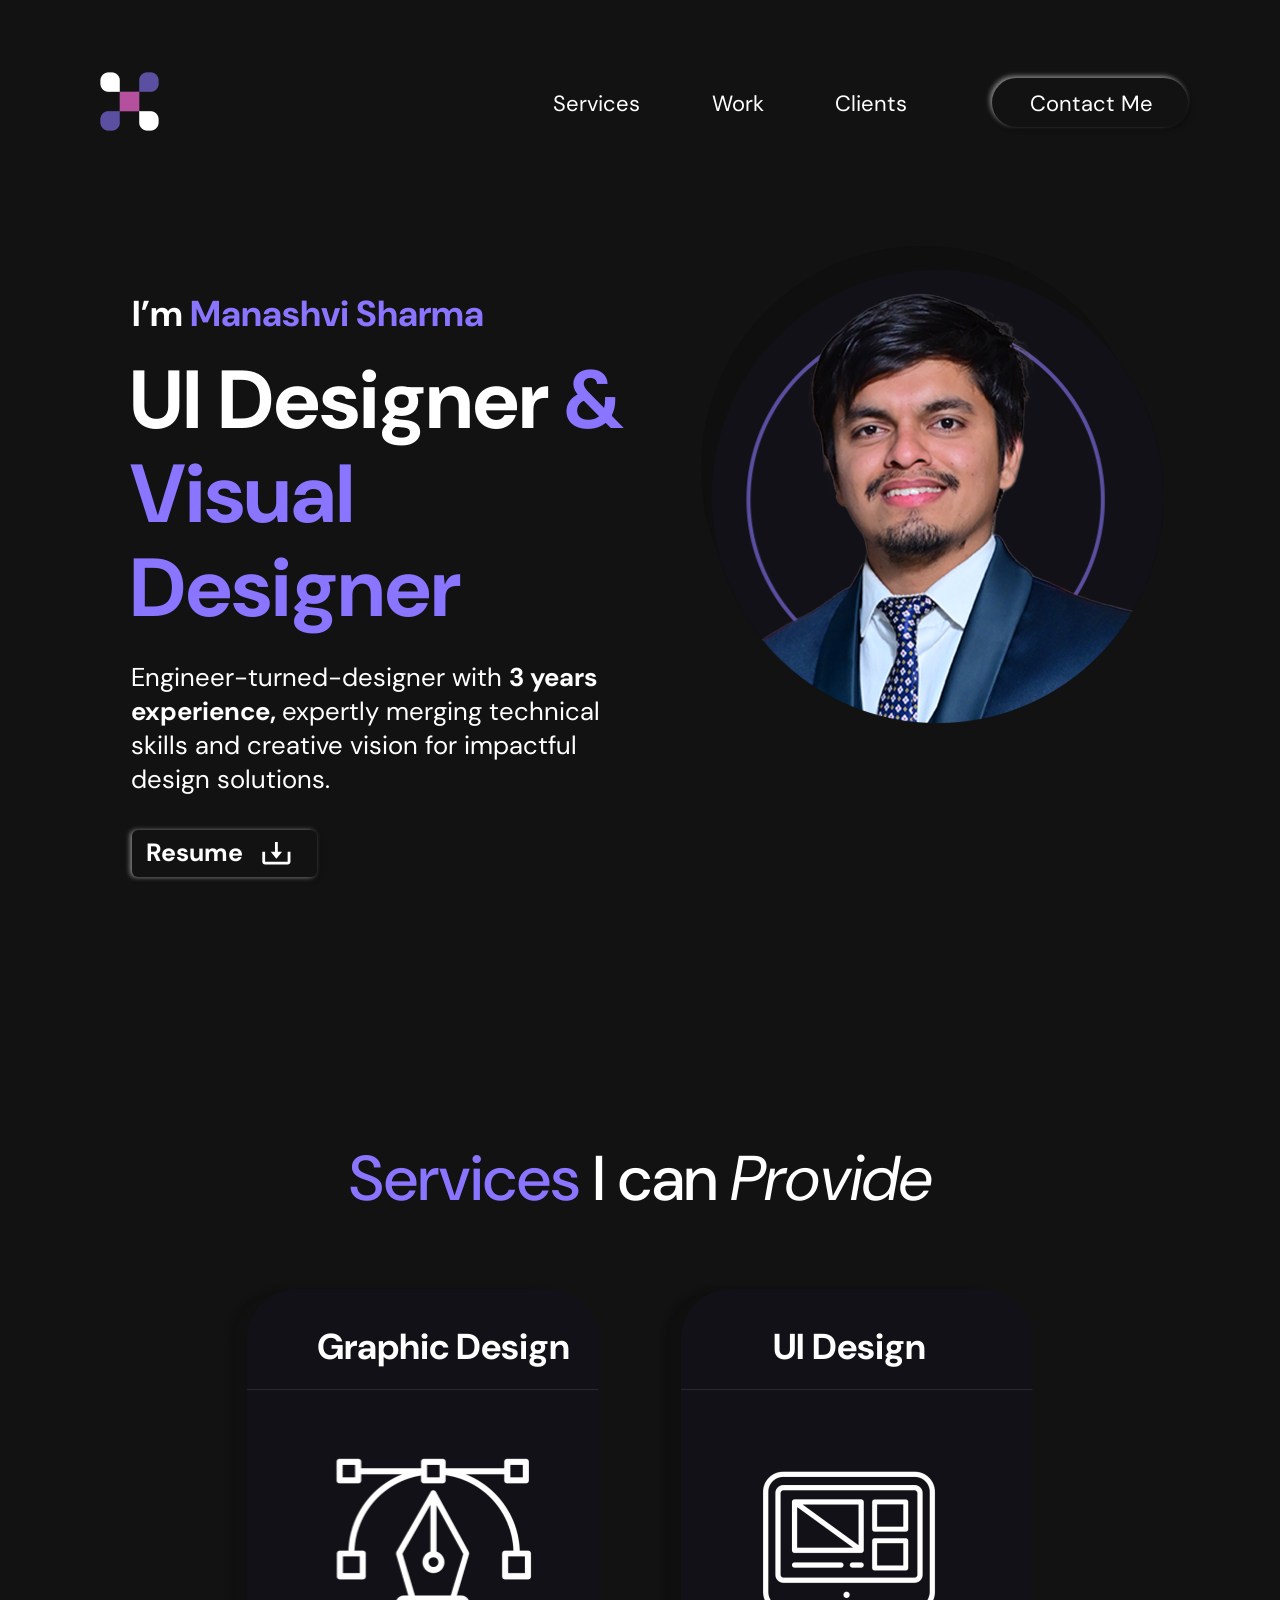
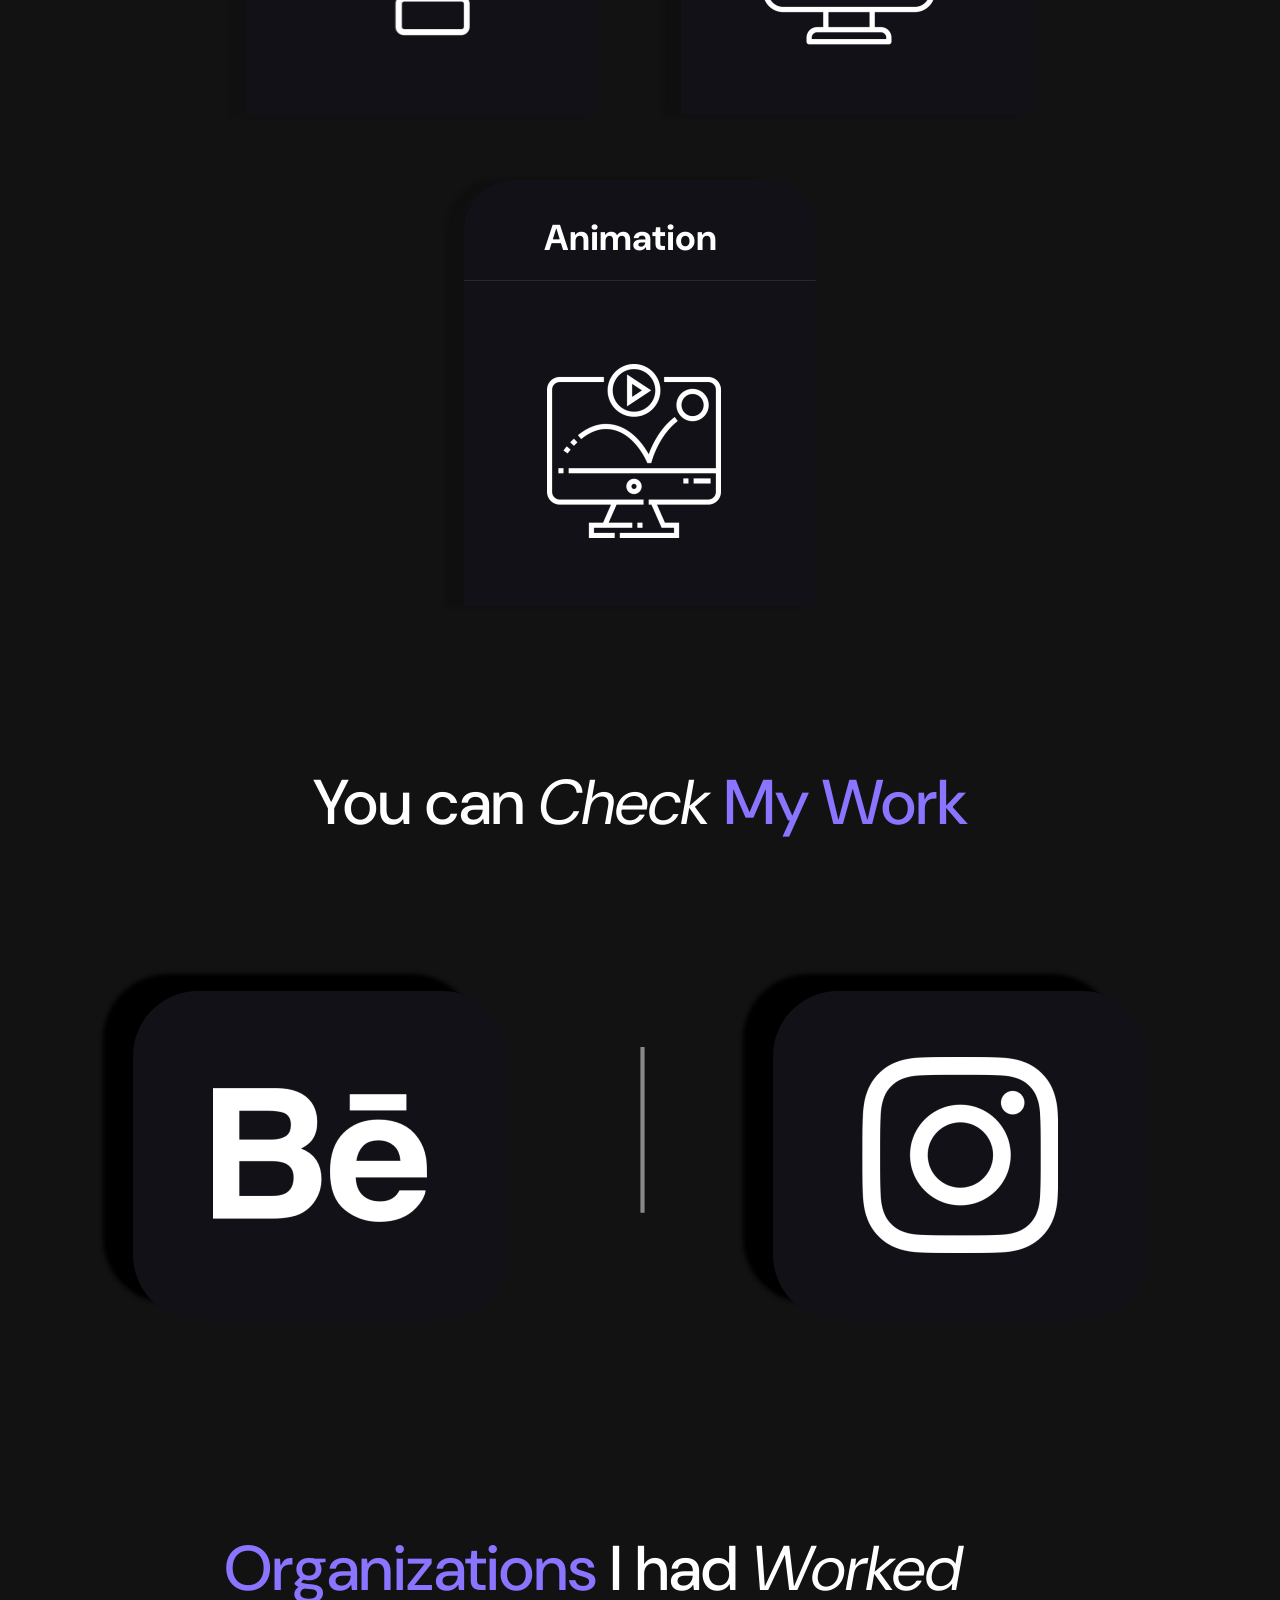
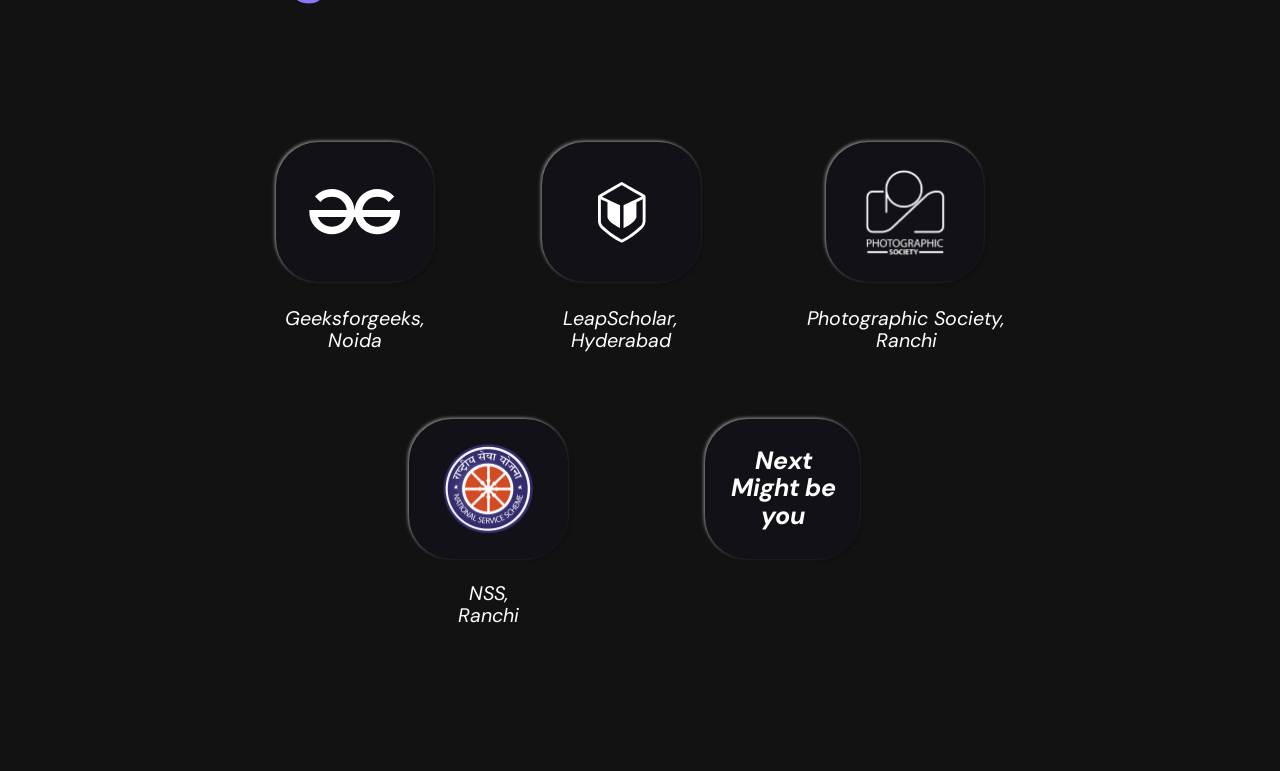
==== commit 1477f995: "Pushed from Locofy Builder" ====
--- a/index.html
+++ b/index.html
@@ -8,299 +8,335 @@
     <link rel="stylesheet" href="./index.css" />
     <link
       rel="stylesheet"
-      href="https://fonts.googleapis.com/css2?family=DM Sans:ital,wght@0,400;0,500;0,700;1,400;1,500&display=swap"
+      href="https://fonts.googleapis.com/css2?family=DM Sans:ital,wght@0,400;0,500;0,700;1,400;1,500;1,700&display=swap"
     />
   </head>
   <body>
-    <div class="homepage">
-      <section class="frame-parent">
-        <div class="frame-wrapper">
-          <div class="frame-group">
-            <div class="content-wrapper-parent">
-              <div class="content-wrapper">
-                <h2 class="im-manashvi-sharma-container">
+    <div class="homepage1">
+      <header class="logo-2-5-parent">
+        <img
+          class="logo-2-5-icon1"
+          loading="lazy"
+          alt=""
+          src="./public/logo2-5@2x.png"
+        />
+
+        <div class="experience-years">
+          <div class="services-navigation-parent" id="groupContainer">
+            <nav class="services-navigation">
+              <nav class="services-work-clients">
+                <a class="services2" id="servicesText">Services</a>
+                <a class="work1" id="workText">Work</a>
+                <a class="clients1">Clients</a>
+              </nav>
+            </nav>
+            <div class="contact-button">
+              <div class="contact-button-child"></div>
+              <a class="contact-me1">Contact Me</a>
+            </div>
+          </div>
+        </div>
+      </header>
+      <section class="content">
+        <div class="frame-container">
+          <div class="frame-wrapper1">
+            <div class="name-description-parent">
+              <div class="name-description">
+                <h2 class="im-manashvi-sharma-container1">
                   <span>
                     <span>I’m</span>
                   </span>
-                  <b class="manashvi-sharma">
+                  <b class="manashvi-sharma1">
                     <span> </span>
                     <span>Manashvi Sharma</span>
                   </b>
                 </h2>
-                <b class="ui-designer-container">
-                  <p class="ui-designer">
-                    <span class="ui-designer1">UI Designer</span>
-                    <span class="span"> </span>
+              </div>
+              <div class="profession">
+                <b class="ui-designer-container1">
+                  <p class="ui-designer2">
+                    <span class="ui-designer3">UI Designer</span>
+                    <span class="span4"> </span>
                     <span>&</span>
                   </p>
-                  <p class="visual-designer">Visual Designer</p>
+                  <p class="visual-designer1">Visual Designer</p>
                 </b>
               </div>
-              <div class="engineer-turned-designer-with-container">
-                <p class="engineer-turned-designer-with">
+              <div class="engineer-turned-designer-with-wrapper">
+                <div class="engineer-turned-designer-with-container1">
                   <span>Engineer-turned-designer with </span>
-                  <b class="years-experience">3 years experience,</b>
-                </p>
-                <p class="expertly-merging-technical">
-                  expertly merging technical skills and creative vision for
-                </p>
-                <p class="impactful-design-solutions">
-                  impactful design solutions.
-                </p>
-              </div>
-            </div>
-            <div class="resume-download">
-              <div class="resume-download-child"></div>
-              <div class="resume-wrapper">
-                <b class="resume">Resume</b>
-              </div>
+                  <b>3 years experience, </b>
+                  <span
+                    >expertly merging technical skills and creative vision for
+                    impactful design solutions.</span
+                  >
+                </div>
+              </div>
+              <div class="pen-tool-icon">
+                <div class="resume-download1">
+                  <div class="resume-download-item"></div>
+                  <div class="resume-container">
+                    <b class="resume1">Resume</b>
+                  </div>
+                  <img
+                    class="bx-download-icon1"
+                    loading="lazy"
+                    alt=""
+                    src="./public/bxdownload1.svg"
+                  />
+                </div>
+              </div>
+            </div>
+          </div>
+          <div class="wrapper-group-11">
+            <img
+              class="wrapper-group-1-item"
+              loading="lazy"
+              alt=""
+              src="./public/group-11@2x.png"
+            />
+          </div>
+        </div>
+      </section>
+      <section class="skills">
+        <div class="nss-details">
+          <div class="nss-location">
+            <div
+              class="services-i-can-container1"
+              data-scroll-to="servicesICan"
+            >
+              <span class="services-i-can1">
+                <span class="services3">Services</span>
+                <span> I can </span>
+              </span>
+              <span>
+                <i>Provide</i>
+              </span>
+            </div>
+          </div>
+          <div class="services-list">
+            <div class="graphic-skill">
+              <div class="graphic-design-title">
+                <div class="graphic-design-title-child"></div>
+                <div class="graphic-design-element">
+                  <div class="graphic-design-content">
+                    <h2 class="graphic-design1">Graphic Design</h2>
+                  </div>
+                  <img
+                    class="graphic-design-element-child"
+                    loading="lazy"
+                    alt=""
+                    src="./public/vector-4.svg"
+                  />
+                </div>
+                <div class="services-title">
+                  <img
+                    class="pen-tool-7244794-1-icon1"
+                    loading="lazy"
+                    alt=""
+                    src="./public/pentool-7244794-11@2x.png"
+                  />
+                </div>
+              </div>
+            </div>
+            <div class="design-services">
+              <div class="design-services-child"></div>
+              <div class="skill-row-two">
+                <div class="divider">
+                  <h2 class="ui-design1">UI Design</h2>
+                </div>
+                <img
+                  class="skill-row-two-child"
+                  loading="lazy"
+                  alt=""
+                  src="./public/vector-4.svg"
+                />
+              </div>
+              <div class="animation-skill">
+                <img
+                  class="layout-8500907-1-icon1"
+                  loading="lazy"
+                  alt=""
+                  src="./public/layout-8500907-11@2x.png"
+                />
+              </div>
+            </div>
+            <div class="design-services1">
+              <div class="design-services-item"></div>
+              <div class="geeksforgeeks-location-parent">
+                <div class="geeksforgeeks-location">
+                  <h2 class="animation1">Animation</h2>
+                </div>
+                <img
+                  class="frame-child3"
+                  loading="lazy"
+                  alt=""
+                  src="./public/vector-4.svg"
+                />
+              </div>
+              <div class="animate-5261056-1-container">
+                <img
+                  class="animate-5261056-1-icon1"
+                  loading="lazy"
+                  alt=""
+                  src="./public/animate-5261056-11@2x.png"
+                />
+              </div>
+            </div>
+          </div>
+        </div>
+      </section>
+      <div class="image-12"></div>
+      <div class="image-21"></div>
+      <div class="image-13" data-scroll-to="image1"></div>
+      <section class="work-title">
+        <div class="you-can-check-container1">
+          <span>
+            <span class="you-can1">You can </span>
+            <i class="check1">Check</i>
+            <span class="span5"> </span>
+          </span>
+          <span class="my-work1">
+            <span>My Work</span>
+          </span>
+        </div>
+      </section>
+      <section class="work-platforms">
+        <div class="portfolio-links">
+          <div class="behance-icon">
+            <div class="group-div">
+              <div class="frame-child4"></div>
               <img
-                class="bx-download-icon"
+                class="behance-733594-2-icon1"
                 loading="lazy"
                 alt=""
-                src="./public/bxdownload.svg"
+                src="./public/behance-733594-21@2x.png"
               />
             </div>
           </div>
-        </div>
-        <div class="wrapper-group-1">
-          <img
-            class="wrapper-group-1-child"
-            loading="lazy"
-            alt=""
-            src="./public/group-1@2x.png"
-          />
-        </div>
-      </section>
-      <img
-        class="homepage-child"
-        loading="lazy"
-        alt=""
-        src="./public/vector-1.svg"
-      />
-
-      <section class="services-header-parent">
-        <div class="services-header">
-          <div class="services-i-can-container" data-scroll-to="servicesICan">
-            <span class="services-i-can">
-              <span class="services">Services</span>
-              <span> I can </span>
-            </span>
-            <span>
-              <i>Provide</i>
-            </span>
-          </div>
-        </div>
-        <div class="service-icons">
-          <div class="rectangle-parent">
-            <div class="frame-child"></div>
-            <h2 class="graphic-design">Graphic Design</h2>
-            <div class="pen-tool-7244794-1-wrapper">
-              <img
-                class="pen-tool-7244794-1-icon"
-                loading="lazy"
-                alt=""
-                src="./public/pentool-7244794-1@2x.png"
-              />
-            </div>
-          </div>
-          <div class="rectangle-group">
-            <div class="frame-item"></div>
-            <h2 class="ui-design">UI Design</h2>
-            <div class="layout-8500907-1-wrapper">
-              <img
-                class="layout-8500907-1-icon"
-                loading="lazy"
-                alt=""
-                src="./public/layout-8500907-1@2x.png"
-              />
-            </div>
-          </div>
-          <div class="rectangle-container">
-            <div class="frame-inner"></div>
-            <h2 class="animation">Animation</h2>
-            <div class="animate-5261056-1-wrapper">
-              <img
-                class="animate-5261056-1-icon"
-                loading="lazy"
-                alt=""
-                src="./public/animate-5261056-1@2x.png"
-              />
-            </div>
-          </div>
-        </div>
-      </section>
-      <div class="organizations-i-had-worked-parent">
-        <div
-          class="organizations-i-had-container"
-          data-scroll-to="organizationsIHad"
-        >
-          <span class="organizations-i-had">
-            <span>Organizations</span>
-            <span class="span1"> </span>
-            <span class="i-had">I had </span>
-          </span>
-          <span class="worked">
-            <i>Worked</i>
-            <span class="span2"> </span>
-          </span>
-        </div>
-        <div class="organizations">
-          <div class="geeksforgeeks-container-parent">
-            <div class="geeksforgeeks-container">
-              <div class="geeksforgeeks-wrapper">
-                <div class="geeksforgeeks-wrapper-child"></div>
-                <img
-                  class="gfg-gg-logo-1-icon"
-                  loading="lazy"
-                  alt=""
-                  src="./public/gfggglogo-1.svg"
-                />
-              </div>
-              <div class="geeksforgeeks-info">
-                <i class="geeksforgeeks-noida">
-                  <p class="geeksforgeeks">Geeksforgeeks,</p>
-                  <p class="noida">Noida</p>
-                </i>
-              </div>
-            </div>
-            <div class="leap-scholar-container-parent">
-              <div class="leap-scholar-container">
-                <div class="leap-scholar-wrapper">
-                  <div class="leap-scholar-wrapper-child"></div>
-                  <img
-                    class="leap-scholar-logo"
-                    loading="lazy"
-                    alt=""
-                    src="./public/vector.svg"
-                  />
-                </div>
-                <div class="leap-scholar-info">
-                  <i class="leapscholar-hyderabad">
-                    <p class="leapscholar">LeapScholar,</p>
-                    <p class="hyderabad">Hyderabad</p>
-                  </i>
-                </div>
-              </div>
-              <div class="n-s-s-container-parent">
-                <div class="n-s-s-container">
-                  <div class="n-s-s-wrapper">
-                    <div class="n-s-s-wrapper-child"></div>
-                    <img
-                      class="n-s-s-symbol"
-                      loading="lazy"
-                      alt=""
-                      src="./public/68741340-1@2x.png"
-                    />
-                  </div>
-                </div>
-                <i class="photographic-society-ranchi-container">
-                  <p class="photographic-society">Photographic Society,</p>
-                  <p class="ranchi">Ranchi</p>
-                </i>
-              </div>
-            </div>
-          </div>
-        </div>
-        <div class="work-showcase">
-          <div class="showcase-header">
-            <div class="showcase-icons">
-              <div class="frame-div">
-                <div class="rectangle-div"></div>
-                <img
-                  class="nss-symbol-1-icon"
-                  loading="lazy"
-                  alt=""
-                  src="./public/nsssymbol-1@2x.png"
-                />
-              </div>
-              <div class="rectangle-parent1">
-                <div class="frame-child1"></div>
-                <i class="next-might-be-container">
-                  <p class="next">Next</p>
-                  <p class="might-be">Might be</p>
-                  <p class="you">you</p>
-                </i>
-              </div>
-            </div>
-            <div class="showcase-info">
-              <i class="nss-ranchi">
-                <p class="nss">NSS,</p>
-                <p class="ranchi1">Ranchi</p>
-              </i>
-            </div>
-          </div>
-        </div>
-      </div>
-      <div class="image-1"></div>
-      <div class="image-2"></div>
-      <div class="image-11" data-scroll-to="image1"></div>
-      <div class="call-to-action">
-        <div class="call-to-action-header">
-          <div class="you-can-check-container">
-            <span>
-              <span class="you-can">You can </span>
-              <i class="check">Check</i>
-              <span class="span3"> </span>
-            </span>
-            <span class="my-work">
-              <span>My Work</span>
-            </span>
-          </div>
-        </div>
-        <div class="social-icons">
-          <div class="platform-links">
-            <div class="platform-links-child"></div>
+          <div class="nss-experience">
             <img
-              class="behance-733594-2-icon"
-              loading="lazy"
-              alt=""
-              src="./public/behance-733594-2@2x.png"
-            />
-          </div>
-          <div class="social-icons-inner">
-            <img
-              class="vector-icon"
+              class="divider-shape-icon"
               loading="lazy"
               alt=""
               src="./public/vector-3.svg"
             />
           </div>
-          <div class="platform-links1">
-            <div class="platform-links-item"></div>
+          <div class="rectangle-parent3">
+            <div class="frame-child5"></div>
             <img
-              class="instagram-1384031-2-icon"
+              class="instagram-1384031-2-icon1"
               loading="lazy"
               alt=""
-              src="./public/instagram-1384031-2@2x.png"
+              src="./public/instagram-1384031-21@2x.png"
             />
           </div>
         </div>
-      </div>
-      <header class="logo-container">
-        <img
-          class="logo-2-5-icon"
-          loading="lazy"
-          alt=""
-          src="./public/logo2-5@2x.png"
-        />
-
-        <div class="footer-navigation">
-          <div class="links-wrapper-parent" id="groupContainer">
-            <nav class="links-wrapper">
-              <nav class="link-categories">
-                <a class="services1" id="servicesText">Services</a>
-                <a class="work" id="workText">Work</a>
-                <a class="clients">Clients</a>
-              </nav>
-            </nav>
-            <div class="rectangle-parent2">
-              <div class="frame-child2"></div>
-              <a class="contact-me">Contact Me</a>
-            </div>
-          </div>
-        </div>
-      </header>
+      </section>
+      <section class="experience-title">
+        <div class="experience-list">
+          <div
+            class="organizations-i-had-container1"
+            data-scroll-to="organizationsIHad"
+          >
+            <span class="organizations-i-had1">
+              <span>Organizations</span>
+              <span class="span6"> </span>
+              <span class="i-had1">I had </span>
+            </span>
+            <span class="worked1">
+              <i>Worked</i>
+              <span class="span7"> </span>
+            </span>
+          </div>
+          <div class="experience-details">
+            <div class="experience-entries">
+              <div class="geeksforgeeks-details">
+                <div class="experience-row-one-details">
+                  <div class="rectangle-parent4">
+                    <div class="frame-child6"></div>
+                    <img
+                      class="gfg-gg-logo-1-icon1"
+                      loading="lazy"
+                      alt=""
+                      src="./public/gfggglogo-11.svg"
+                    />
+                  </div>
+                  <div class="geeksforgeeks-location1">
+                    <i class="geeksforgeeks-noida1">
+                      <p class="geeksforgeeks1">Geeksforgeeks,</p>
+                      <p class="noida1">Noida</p>
+                    </i>
+                  </div>
+                </div>
+                <div class="experience-row-one-details1">
+                  <div class="rectangle-parent5">
+                    <div class="frame-child7"></div>
+                    <img
+                      class="vector-icon1"
+                      loading="lazy"
+                      alt=""
+                      src="./public/vector1.svg"
+                    />
+                  </div>
+                  <div class="leapscholar-hyderabad-wrapper">
+                    <i class="leapscholar-hyderabad1">
+                      <p class="leapscholar1">LeapScholar,</p>
+                      <p class="hyderabad1">Hyderabad</p>
+                    </i>
+                  </div>
+                </div>
+                <div class="photographic-society1">
+                  <div class="photographic-society-details">
+                    <div class="photographic-society-icon">
+                      <div class="photographic-society-icon-child"></div>
+                      <img
+                        class="camera-icon"
+                        loading="lazy"
+                        alt=""
+                        src="./public/68741340-11@2x.png"
+                      />
+                    </div>
+                  </div>
+                  <i class="photographic-society-ranchi-container1">
+                    <p class="photographic-society2">Photographic Society,</p>
+                    <p class="ranchi2">Ranchi</p>
+                  </i>
+                </div>
+              </div>
+              <div class="nss-experience1">
+                <div class="nss-details1">
+                  <div class="nss-logo-parent">
+                    <div class="nss-logo">
+                      <div class="nss-logo-child"></div>
+                      <img
+                        class="nss-symbol-1-icon1"
+                        loading="lazy"
+                        alt=""
+                        src="./public/nsssymbol-11@2x.png"
+                      />
+                    </div>
+                    <div class="rectangle-parent6">
+                      <div class="frame-child8"></div>
+                      <i class="next-might-be-container1">
+                        <p class="next1">Next</p>
+                        <p class="might-be1">Might be</p>
+                        <p class="you1">you</p>
+                      </i>
+                    </div>
+                  </div>
+                  <div class="nss-location1">
+                    <i class="nss-ranchi1">
+                      <p class="nss1">NSS,</p>
+                      <p class="ranchi3">Ranchi</p>
+                    </i>
+                  </div>
+                </div>
+              </div>
+            </div>
+          </div>
+        </div>
+      </section>
     </div>
 
     <script>
@@ -335,4 +371,4 @@
       }
     </script>
   </body>
-</html>
+</html>
--- a/global.css
+++ b/global.css
@@ -17,6 +17,10 @@
   --font-size-xl: 20px;
   --font-size-17xl: 36px;
   --font-size-10xl: 29px;
+  --font-size-6xl-8: 25.8px;
+  --font-size-2xl: 21px;
+  --font-size-63xl-3: 82.3px;
+  --font-size-22xl: 41px;
 
   /* Colors */
   --color-gray-100: #111117;
@@ -27,20 +31,55 @@
 
   /* Gaps */
   --gap-xl: 20px;
+  --gap-4xl-7: 23.7px;
   --gap-7xl-4: 26.4px;
+  --gap-46xl: 65px;
+  --gap-14xl: 33px;
+  --gap-mid: 17px;
+  --gap-base: 16px;
+  --gap-sm-5: 13.5px;
 
   /* Paddings */
+  --padding-xs: 12px;
+  --padding-2xs: 11px;
   --padding-11xl: 30px;
+  --padding-4xs: 9px;
   --padding-19xl: 38px;
+  --padding-3xs-5: 9.5px;
+  --padding-48xl: 67px;
   --padding-xl: 20px;
+  --padding-47xl: 66px;
+  --padding-20xl: 39px;
   --padding-13xl: 32px;
+  --padding-39xl: 58px;
   --padding-61xl: 80px;
+  --padding-38xl: 57px;
   --padding-2xl: 21px;
+  --padding-30xl: 49px;
+  --padding-9xl: 28px;
+  --padding-6xl: 25px;
+  --padding-4xl-6: 23.6px;
+  --padding-4xl-5: 23.5px;
+  --padding-28xl: 47px;
+  --padding-mid: 17px;
+  --padding-xs-8: 11.8px;
+  --padding-lgi: 19px;
   --padding-3xl: 22px;
+  --padding-21xl: 40px;
   --padding-25xl: 44px;
+  --padding-20xl-3: 39.3px;
+  --padding-11xs: 2px;
+  --padding-14xl: 33px;
   --padding-99xl: 118px;
+  --padding-8xs: 5px;
   --padding-9xs: 4px;
+  --padding-18xl: 37px;
   --padding-6xs: 7px;
+  --padding-5xl: 24px;
+  --padding-27xl: 46px;
+  --padding-7xl: 26px;
+  --padding-10xl: 29px;
+  --padding-49xl: 68px;
 
   /* Border radiuses */
   --br-13xl-5: 32.5px;
--- a/index.css
+++ b/index.css
@@ -1,863 +1,34 @@
-.manashvi-sharma {
-  color: var(--color-mediumslateblue);
-}
-.im-manashvi-sharma-container {
-  margin: 0;
-  position: relative;
-  font-size: inherit;
-  display: inline-block;
-  max-width: 100%;
-  font-family: inherit;
-}
-.ui-designer1 {
-  color: var(--color-white);
-}
-.span {
-  color: var(--color-darkslateblue);
-}
-.ui-designer,
-.visual-designer {
-  margin: 0;
-}
-.ui-designer-container {
-  align-self: stretch;
-  position: relative;
-  font-size: 82.3px;
-  line-height: 94px;
-  color: var(--color-mediumslateblue);
-}
-.content-wrapper {
-  width: 645px;
-  display: flex;
-  flex-direction: column;
-  align-items: flex-start;
-  justify-content: flex-start;
-  padding: 0 var(--padding-xl) 0 0;
-  box-sizing: border-box;
-  gap: 25px;
-  max-width: 100%;
-}
-.years-experience {
-  font-family: var(--font-dm-sans);
-}
-.engineer-turned-designer-with,
-.expertly-merging-technical,
-.impactful-design-solutions {
-  margin: 0;
-}
-.engineer-turned-designer-with-container {
-  align-self: stretch;
-  position: relative;
-  font-size: 25.8px;
-}
-.content-wrapper-parent {
-  align-self: stretch;
-  display: flex;
-  flex-direction: column;
-  align-items: flex-start;
-  justify-content: flex-start;
-  gap: 43px;
-  max-width: 100%;
-}
-.resume-download-child {
-  height: 55px;
-  width: 202px;
-  position: relative;
-  box-shadow: -2px 0.2px 5px rgba(255, 255, 255, 0.5),
-    2px 2px 5px rgba(13, 13, 13, 0.5);
-  border-radius: var(--br-7xs);
-  background-color: var(--color-gray-200);
-  display: none;
-}
-.resume {
-  position: relative;
-  display: inline-block;
-  min-width: 99px;
-  z-index: 1;
-}
-.resume-wrapper {
-  display: flex;
-  flex-direction: column;
-  align-items: flex-start;
-  justify-content: flex-start;
-  padding: var(--padding-9xs) 0 0;
-}
-.bx-download-icon {
-  height: 41px;
-  width: 41px;
-  position: relative;
-  overflow: hidden;
-  flex-shrink: 0;
-  min-height: 41px;
-  z-index: 1;
-}
-.resume-download {
-  box-shadow: -2px 0.2px 5px rgba(255, 255, 255, 0.5),
-    2px 2px 5px rgba(13, 13, 13, 0.5);
-  border-radius: var(--br-7xs);
-  background-color: var(--color-gray-200);
-  display: flex;
-  flex-direction: row;
-  align-items: flex-start;
-  justify-content: flex-start;
-  padding: var(--padding-6xs) 23px var(--padding-6xs) 24px;
-  gap: 15px;
-  font-size: var(--font-size-6xl);
-}
-.frame-group,
-.frame-wrapper {
-  display: flex;
-  flex-direction: column;
-  align-items: flex-start;
-  max-width: 100%;
-}
-.frame-group {
-  align-self: stretch;
-  justify-content: flex-start;
-  gap: 81px;
-  flex-shrink: 0;
-  debug_commit: 448091;
-}
-.frame-wrapper {
-  width: 661px;
-  justify-content: flex-end;
-  padding: 0 0 23.9px;
-  box-sizing: border-box;
-  min-width: 661px;
-}
-.wrapper-group-1-child {
-  height: 100%;
-  width: 100%;
-  flex-shrink: 0;
-  debug_commit: 448091;
-  object-fit: contain;
-  position: absolute;
-  left: -5px;
-  top: -12px;
-  transform: scale(1.041);
-}
-.wrapper-group-1 {
-  height: 588.9px;
-  width: 588.9px;
-  position: relative;
-  flex-shrink: 0;
-  debug_commit: 448091;
-  max-width: 100%;
-  display: flex;
-  align-items: center;
-  justify-content: center;
-}
-.frame-parent {
-  position: absolute;
-  top: 270px;
-  left: 203px;
-  width: 1526.9px;
-  display: flex;
-  flex-direction: row;
-  align-items: flex-end;
-  justify-content: space-between;
-  max-width: 100%;
-  gap: var(--gap-xl);
-  text-align: left;
-  font-size: var(--font-size-17xl);
-  color: var(--color-white);
-  font-family: var(--font-dm-sans);
-}
-.homepage-child {
-  position: absolute;
-  top: 1263.4px;
-  left: 366px;
-  width: 1188.5px;
-  height: 2px;
-  z-index: 1;
-}
-.services {
-  color: var(--color-mediumslateblue);
-}
-.services-i-can {
-  font-weight: 500;
-}
-.services-i-can-container {
-  position: relative;
-}
-.services-header {
-  align-self: stretch;
-  display: flex;
-  flex-direction: row;
-  align-items: flex-start;
-  justify-content: center;
-  padding: 0 var(--padding-2xl) 0 var(--padding-xl);
-}
-.frame-child {
-  width: 352px;
-  height: 496px;
-  position: relative;
-  box-shadow: -17px 0 4px #101010;
-  border-radius: var(--br-31xl) var(--br-31xl) 0 0;
-  background-color: var(--color-gray-100);
-  display: none;
-  max-width: 100%;
-}
-.graphic-design {
-  margin: 0;
-  position: relative;
-  font-size: inherit;
-  line-height: 41px;
-  font-weight: 700;
-  font-family: inherit;
-  z-index: 1;
-}
-.pen-tool-7244794-1-icon {
-  height: 200px;
-  width: 200px;
-  position: relative;
-  object-fit: cover;
-  z-index: 1;
-}
-.pen-tool-7244794-1-wrapper {
-  align-self: stretch;
-  display: flex;
-  flex-direction: row;
-  align-items: flex-start;
-  justify-content: flex-start;
-  padding: 0 36px 0 34px;
-}
-.frame-item,
-.rectangle-parent {
-  border-radius: var(--br-31xl) var(--br-31xl) 0 0;
-  background-color: var(--color-gray-100);
-  max-width: 100%;
-}
-.rectangle-parent {
-  flex: 0.871;
-  box-shadow: -17px 0 4px #101010;
-  display: flex;
-  flex-direction: column;
-  align-items: flex-start;
-  justify-content: flex-start;
-  padding: 37px var(--padding-19xl) 105px var(--padding-25xl);
-  box-sizing: border-box;
-  gap: 113px;
-  min-width: 264px;
-}
-.frame-item {
-  width: 352px;
-  height: 496px;
-  position: relative;
-  box-shadow: -17px 0 4px #0f0f0f;
-  display: none;
-}
-.ui-design {
-  margin: 0;
-  position: relative;
-  font-size: inherit;
-  line-height: 58px;
-  font-weight: 700;
-  font-family: inherit;
-  z-index: 1;
-}
-.layout-8500907-1-icon {
-  height: 178px;
-  width: 178px;
-  position: relative;
-  object-fit: cover;
-  z-index: 1;
-}
-.layout-8500907-1-wrapper {
-  align-self: stretch;
-  display: flex;
-  flex-direction: row;
-  align-items: flex-start;
-  justify-content: flex-start;
-  padding: 0 0 0 var(--padding-9xs);
-}
-.frame-inner,
-.rectangle-group {
-  box-shadow: -17px 0 4px #0f0f0f;
-  border-radius: var(--br-31xl) var(--br-31xl) 0 0;
-  background-color: var(--color-gray-100);
-  max-width: 100%;
-}
-.rectangle-group {
-  flex: 0.5871;
-  display: flex;
-  flex-direction: column;
-  align-items: flex-start;
-  justify-content: flex-start;
-  padding: var(--padding-xl) var(--padding-61xl) var(--padding-99xl) 90px;
-  box-sizing: border-box;
-  gap: 122px;
-  min-width: 264px;
-}
-.frame-inner {
-  width: 352px;
-  height: 496px;
-  position: relative;
-  display: none;
-}
-.animation {
-  margin: 0;
-  position: relative;
-  font-size: inherit;
-  line-height: 58px;
-  font-weight: 700;
-  font-family: inherit;
-  z-index: 1;
-}
-.animate-5261056-1-icon {
-  height: 174px;
-  width: 174px;
-  position: relative;
-  object-fit: cover;
-  z-index: 1;
-}
-.animate-5261056-1-wrapper {
-  display: flex;
-  flex-direction: row;
-  align-items: flex-start;
-  justify-content: flex-start;
-  padding: 0 5px 0 3px;
-}
-.rectangle-container {
-  flex: 1;
-  box-shadow: -17px 0 4px #0f0f0f;
-  border-radius: var(--br-31xl) var(--br-31xl) 0 0;
-  background-color: var(--color-gray-100);
-  display: flex;
-  flex-direction: column;
-  align-items: center;
-  justify-content: flex-start;
-  padding: var(--padding-xl) var(--padding-xl) var(--padding-99xl)
-    var(--padding-3xl);
-  box-sizing: border-box;
-  gap: 126px;
-  min-width: 264px;
-  max-width: 100%;
-}
-.service-icons,
-.services-header-parent {
-  display: flex;
-  align-items: flex-start;
-  max-width: 100%;
-}
-.service-icons {
-  align-self: stretch;
-  flex-direction: row;
-  justify-content: center;
-  gap: 72px;
-  font-size: var(--font-size-17xl);
-}
-.services-header-parent {
-  position: absolute;
-  top: 1008.9px;
-  left: 366.5px;
-  width: 1200px;
-  flex-direction: column;
-  justify-content: flex-start;
-  gap: 69px;
-  text-align: left;
-  font-size: var(--font-size-44xl-2);
-  color: var(--color-white);
-  font-family: var(--font-dm-sans);
-}
-.span1 {
-  color: var(--color-darkslateblue);
-}
-.i-had {
-  color: var(--color-white);
-}
-.organizations-i-had,
-.span2 {
-  font-weight: 500;
-}
-.span2 {
-  font-family: var(--font-dm-sans);
-}
-.worked {
-  color: var(--color-white);
-}
-.organizations-i-had-container {
-  position: relative;
-  text-align: left;
-  color: var(--color-mediumslateblue);
-}
-.geeksforgeeks-wrapper-child {
-  height: 140px;
-  width: 158.9px;
-  position: relative;
-  box-shadow: -1.3px -1.3px 3.27px rgba(255, 255, 255, 0.5),
-    1.3px 1.3px 3.27px rgba(0, 0, 0, 0.5);
-  border-radius: 42.51px;
-  background-color: var(--color-gray-100);
-  display: none;
-}
-.gfg-gg-logo-1-icon {
-  height: 46.4px;
-  width: 92.2px;
-  position: relative;
-  overflow: hidden;
-  flex-shrink: 0;
-  z-index: 1;
-}
-.geeksforgeeks-wrapper {
-  box-shadow: -1.3px -1.3px 3.27px rgba(255, 255, 255, 0.5),
-    1.3px 1.3px 3.27px rgba(0, 0, 0, 0.5);
-  border-radius: 42.51px;
-  background-color: var(--color-gray-100);
-  display: flex;
-  flex-direction: row;
-  align-items: flex-start;
-  justify-content: flex-start;
-  padding: 46.4px 33px 47.2px;
-}
-.geeksforgeeks,
-.noida {
-  margin: 0;
-}
-.geeksforgeeks-noida {
-  position: relative;
-  line-height: 110%;
-}
-.geeksforgeeks-container,
-.geeksforgeeks-info {
-  display: flex;
-  align-items: flex-start;
-  justify-content: flex-start;
-}
-.geeksforgeeks-info {
-  flex-direction: row;
-  padding: 0 2px;
-}
-.geeksforgeeks-container {
-  flex-direction: column;
-  gap: var(--gap-7xl-4);
-  min-width: 158.9px;
-}
-.leap-scholar-wrapper-child {
-  height: 140px;
-  width: 158.9px;
-  position: relative;
-  box-shadow: -1.3px -1.3px 3.27px rgba(255, 255, 255, 0.5),
-    1.3px 1.3px 3.27px rgba(0, 0, 0, 0.5);
-  border-radius: 42.51px;
-  background-color: var(--color-gray-100);
-  display: none;
-}
-.leap-scholar-logo {
-  height: 60.7px;
-  width: 63.4px;
-  position: relative;
-  z-index: 1;
-}
-.leap-scholar-wrapper {
-  align-self: stretch;
-  box-shadow: -1.3px -1.3px 3.27px rgba(255, 255, 255, 0.5),
-    1.3px 1.3px 3.27px rgba(0, 0, 0, 0.5);
-  border-radius: 42.51px;
-  background-color: var(--color-gray-100);
-  display: flex;
-  flex-direction: row;
-  align-items: flex-start;
-  justify-content: flex-start;
-  padding: 40px var(--padding-25xl) 39.3px;
-}
-.hyderabad,
-.leapscholar {
-  margin: 0;
-}
-.leapscholar-hyderabad {
-  position: relative;
-  line-height: 110%;
-}
-.leap-scholar-info {
-  display: flex;
-  flex-direction: row;
-  align-items: flex-start;
-  justify-content: flex-end;
-  padding: 0 var(--padding-xl) 0 var(--padding-3xl);
-}
-.leap-scholar-container {
-  width: 158.9px;
-  display: flex;
-  flex-direction: column;
-  align-items: flex-end;
-  justify-content: flex-start;
-  gap: var(--gap-7xl-4);
-  min-width: 158.9px;
-}
-.n-s-s-wrapper-child {
-  height: 140px;
-  width: 158.9px;
-  position: relative;
-  box-shadow: -1.3px -1.3px 3.27px rgba(255, 255, 255, 0.5),
-    1.3px 1.3px 3.27px rgba(0, 0, 0, 0.5);
-  border-radius: 42.51px;
-  background-color: var(--color-gray-100);
-  display: none;
-}
-.n-s-s-symbol {
-  height: 116.4px;
-  width: 116.4px;
-  position: relative;
-  object-fit: contain;
-  z-index: 1;
-}
-.n-s-s-container,
-.n-s-s-wrapper {
-  display: flex;
-  flex-direction: row;
-  align-items: flex-start;
-}
-.n-s-s-wrapper {
-  flex: 1;
-  box-shadow: -1.3px -1.3px 3.27px rgba(255, 255, 255, 0.5),
-    1.3px 1.3px 3.27px rgba(0, 0, 0, 0.5);
-  border-radius: 42.51px;
-  background-color: var(--color-gray-100);
-  justify-content: flex-start;
-  padding: 11.8px 19px;
-}
-.n-s-s-container {
-  align-self: stretch;
-  justify-content: flex-end;
-  padding: 0 17px 0 var(--padding-xl);
-}
-.photographic-society,
-.ranchi {
-  margin: 0;
-}
-.photographic-society-ranchi-container {
-  height: 44px;
-  position: relative;
-  line-height: 110%;
-  display: inline-block;
-}
-.n-s-s-container-parent {
-  flex: 1;
-  display: flex;
-  flex-direction: column;
-  align-items: flex-end;
-  justify-content: flex-start;
-  gap: var(--gap-7xl-4);
-  min-width: 128px;
-}
-.leap-scholar-container-parent {
-  flex: 1;
-  justify-content: center;
-  gap: 37.3px;
-  min-width: 255px;
-}
-.geeksforgeeks-container-parent,
-.leap-scholar-container-parent,
-.organizations {
-  display: flex;
-  flex-direction: row;
-  align-items: flex-start;
-  max-width: 100%;
-}
-.geeksforgeeks-container-parent {
-  width: 609.1px;
-  justify-content: flex-start;
-  gap: 57px;
-}
-.organizations {
-  align-self: stretch;
-  justify-content: center;
-  padding: 0 var(--padding-xl) 0 47px;
-  box-sizing: border-box;
-  font-size: var(--font-size-lgi-6);
-}
-.rectangle-div {
-  height: 140px;
-  width: 158.9px;
-  position: relative;
-  box-shadow: -1.3px -1.3px 3.27px rgba(255, 255, 255, 0.5),
-    1.3px 1.3px 3.27px rgba(0, 0, 0, 0.5);
-  border-radius: 42.51px;
-  background-color: var(--color-gray-100);
-  display: none;
-}
-.nss-symbol-1-icon {
-  height: 92.9px;
-  width: 92.9px;
-  position: relative;
-  object-fit: contain;
-  z-index: 1;
-}
-.frame-child1,
-.frame-div {
-  box-shadow: -1.3px -1.3px 3.27px rgba(255, 255, 255, 0.5),
-    1.3px 1.3px 3.27px rgba(0, 0, 0, 0.5);
-  border-radius: 42.51px;
-  background-color: var(--color-gray-100);
-}
-.frame-div {
-  display: flex;
-  flex-direction: row;
-  align-items: flex-start;
-  justify-content: flex-start;
-  padding: 23.6px var(--padding-13xl) 23.5px;
-}
-.frame-child1 {
-  height: 140px;
-  width: 158.9px;
-  position: relative;
-  display: none;
-}
-.might-be,
-.next,
-.you {
-  margin: 0;
-}
-.next-might-be-container {
-  flex: 1;
-  position: relative;
-  line-height: 110%;
-  font-weight: 500;
-  z-index: 1;
-}
-.rectangle-parent1,
-.showcase-icons {
-  display: flex;
-  flex-direction: row;
-  align-items: flex-start;
-  justify-content: flex-start;
-}
-.rectangle-parent1 {
-  flex: 1;
-  box-shadow: -1.3px -1.3px 3.27px rgba(255, 255, 255, 0.5),
-    1.3px 1.3px 3.27px rgba(0, 0, 0, 0.5);
-  border-radius: 42.51px;
-  background-color: var(--color-gray-100);
-  padding: 28px 25px var(--padding-11xl);
-  box-sizing: border-box;
-  min-width: 103px;
-}
-.showcase-icons {
-  align-self: stretch;
-  flex-wrap: wrap;
-  gap: 54.9px;
-}
-.nss,
-.ranchi1 {
-  margin: 0;
-}
-.nss-ranchi {
-  position: relative;
-  line-height: 110%;
-}
-.showcase-info {
-  display: flex;
-  flex-direction: row;
-  align-items: flex-start;
-  justify-content: flex-start;
-  padding: 0 49px;
-  font-size: var(--font-size-lgi-6);
-}
-.showcase-header,
-.work-showcase {
-  display: flex;
-  align-items: flex-start;
-  max-width: 100%;
-}
-.showcase-header {
-  width: 372.7px;
-  flex-direction: column;
-  justify-content: flex-start;
-  gap: 23.7px;
-}
-.work-showcase {
-  align-self: stretch;
-  flex-direction: row;
-  justify-content: center;
-  padding: 0 var(--padding-xl) 0 var(--padding-19xl);
-  box-sizing: border-box;
-  font-size: var(--font-size-6xl);
-}
-.organizations-i-had-worked-parent {
-  position: absolute;
-  top: 2631.9px;
-  left: 560px;
-  width: 812px;
-  display: flex;
-  flex-direction: column;
-  align-items: flex-start;
-  justify-content: flex-start;
-  gap: 67.3px;
-  max-width: 100%;
-}
-.image-1,
-.image-11,
-.image-2 {
-  position: absolute;
-  top: 1784.9px;
-  left: 218px;
-  width: 1439px;
-  height: 803px;
-  display: none;
-}
-.image-11,
-.image-2 {
-  top: 1781.9px;
-  left: 276px;
-}
-.image-11 {
-  top: 1782.9px;
-}
-.you-can {
-  font-weight: 500;
-}
-.check {
-  font-family: var(--font-dm-sans);
-}
-.my-work,
-.span3 {
-  font-weight: 500;
-  color: var(--color-mediumslateblue);
-}
-.you-can-check-container {
-  position: relative;
-  z-index: 3;
-}
-.call-to-action-header {
-  align-self: stretch;
-  display: flex;
-  flex-direction: row;
-  align-items: flex-start;
-  justify-content: center;
-  padding: 0 var(--padding-2xl) 0 var(--padding-xl);
-}
-.platform-links-child {
-  height: 329px;
-  width: 374px;
-  position: relative;
-  box-shadow: -30px -17px 4px #000;
-  border-radius: var(--br-46xl);
-  background-color: var(--color-gray-100);
-  display: none;
-  max-width: 100%;
-}
-.behance-733594-2-icon {
-  height: 214px;
-  width: 214px;
-  position: relative;
-  object-fit: contain;
-  z-index: 4;
-}
-.platform-links {
-  box-shadow: -30px -17px 4px #000;
-  border-radius: var(--br-46xl);
-  background-color: var(--color-gray-100);
-  display: flex;
-  flex-direction: row;
-  align-items: flex-start;
-  justify-content: flex-start;
-  padding: 58px var(--padding-61xl) 57px;
-  box-sizing: border-box;
-  max-width: 100%;
-  z-index: 3;
-}
-.vector-icon {
-  width: 5px;
-  flex: 1;
-  position: relative;
-  max-height: 100%;
-  z-index: 3;
-}
-.social-icons-inner {
-  height: 238px;
-  display: flex;
-  flex-direction: column;
-  align-items: flex-start;
-  justify-content: flex-start;
-  padding: 39px var(--padding-13xl) 0 0;
-  box-sizing: border-box;
-}
-.platform-links-item {
-  height: 329px;
-  width: 374px;
-  position: relative;
-  box-shadow: -30px -17px 4px #000;
-  border-radius: var(--br-46xl);
-  background-color: var(--color-gray-100);
-  display: none;
-  max-width: 100%;
-}
-.instagram-1384031-2-icon {
-  height: 196px;
-  width: 196px;
-  position: relative;
-  object-fit: contain;
-  z-index: 4;
-}
-.platform-links1 {
-  width: 374px;
-  box-shadow: -30px -17px 4px #000;
-  border-radius: var(--br-46xl);
-  background-color: var(--color-gray-100);
-  flex-direction: row;
-  justify-content: center;
-  padding: 67px var(--padding-xl) 66px;
-  box-sizing: border-box;
-  z-index: 3;
-}
-.call-to-action,
-.platform-links1,
-.social-icons {
-  display: flex;
-  align-items: flex-start;
-  max-width: 100%;
-}
-.social-icons {
-  align-self: stretch;
-  flex-direction: row;
-  justify-content: space-between;
-  gap: var(--gap-xl);
-}
-.call-to-action {
-  position: absolute;
-  top: 1865.9px;
-  left: 512px;
-  width: 959px;
-  flex-direction: column;
-  justify-content: flex-start;
-  gap: 112px;
-  text-align: left;
-}
-.logo-2-5-icon {
+.logo-2-5-icon1 {
   height: 75px;
   width: 75px;
   position: relative;
   object-fit: cover;
 }
-.services1 {
+.services2 {
   min-width: 89.6px;
   cursor: pointer;
 }
-.clients,
-.services1,
-.work {
+.clients1,
+.services2,
+.work1 {
   text-decoration: none;
   position: relative;
   color: inherit;
   display: inline-block;
 }
-.work {
+.work1 {
   min-width: 54.4px;
   cursor: pointer;
 }
-.clients {
+.clients1 {
   min-width: 73.7px;
 }
-.link-categories,
-.links-wrapper {
+.services-work-clients {
   margin: 0;
-  display: flex;
-  align-items: flex-start;
-}
-.link-categories {
-  align-self: stretch;
-  flex-direction: row;
+  align-self: stretch;
+  display: flex;
+  flex-direction: row;
+  align-items: flex-start;
   justify-content: space-between;
   gap: var(--gap-xl);
   text-align: left;
@@ -865,15 +36,18 @@
   color: var(--color-white);
   font-family: var(--font-dm-sans);
 }
-.links-wrapper {
+.services-navigation {
+  margin: 0;
   width: 356.1px;
-  flex-direction: column;
+  display: flex;
+  flex-direction: column;
+  align-items: flex-start;
   justify-content: flex-end;
-  padding: 0 0 9.5px;
-  box-sizing: border-box;
-  max-width: 100%;
-}
-.frame-child2 {
+  padding: 0 0 var(--padding-3xs-5);
+  box-sizing: border-box;
+  max-width: 100%;
+}
+.contact-button-child {
   height: 50px;
   width: 196px;
   position: relative;
@@ -883,7 +57,7 @@
   background-color: var(--color-gray-200);
   display: none;
 }
-.contact-me {
+.contact-me1 {
   text-decoration: none;
   position: relative;
   color: inherit;
@@ -891,7 +65,7 @@
   min-width: 128px;
   z-index: 1;
 }
-.rectangle-parent2 {
+.contact-button {
   box-shadow: -2px -2px 5px rgba(255, 255, 255, 0.5),
     2px 2px 5px rgba(0, 0, 0, 0.5);
   border-radius: var(--br-13xl-5);
@@ -900,10 +74,11 @@
   flex-direction: row;
   align-items: flex-start;
   justify-content: flex-start;
-  padding: 11px var(--padding-11xl) 9px var(--padding-19xl);
+  padding: var(--padding-2xs) var(--padding-11xl) var(--padding-4xs)
+    var(--padding-19xl);
   white-space: nowrap;
 }
-.links-wrapper-parent {
+.services-navigation-parent {
   align-self: stretch;
   display: flex;
   flex-direction: row;
@@ -913,26 +88,18 @@
   gap: var(--gap-xl);
   cursor: pointer;
 }
-.footer-navigation {
+.experience-years {
   width: 635px;
   display: flex;
   flex-direction: column;
   align-items: flex-start;
   justify-content: flex-end;
-  padding: 0 0 12px;
-  box-sizing: border-box;
-  max-width: 100%;
-}
-.homepage,
-.logo-container {
-  color: var(--color-white);
-  font-family: var(--font-dm-sans);
-}
-.logo-container {
-  position: absolute;
-  top: 64px;
-  left: 92px;
-  width: 1730px;
+  padding: 0 0 var(--padding-xs);
+  box-sizing: border-box;
+  max-width: 100%;
+}
+.logo-2-5-parent {
+  width: 1232px;
   display: flex;
   flex-direction: row;
   align-items: flex-end;
@@ -941,130 +108,1118 @@
   max-width: 100%;
   text-align: left;
   font-size: var(--font-size-3xl);
-}
-.homepage {
+  color: var(--color-white);
+  font-family: var(--font-dm-sans);
+}
+.manashvi-sharma1 {
+  color: var(--color-mediumslateblue);
+}
+.im-manashvi-sharma-container1 {
+  margin: 0;
+  flex: 1;
+  position: relative;
+  font-size: inherit;
+  display: inline-block;
+  max-width: 100%;
+  font-family: inherit;
+}
+.name-description {
+  width: 403px;
+  display: flex;
+  flex-direction: row;
+  align-items: flex-start;
+  justify-content: flex-start;
+  padding: 0 var(--padding-11xs);
+  box-sizing: border-box;
+  max-width: 100%;
+}
+.ui-designer3 {
+  color: var(--color-white);
+}
+.span4 {
+  color: var(--color-darkslateblue);
+}
+.ui-designer2,
+.visual-designer1 {
+  margin: 0;
+}
+.ui-designer-container1 {
+  position: relative;
+  line-height: 94px;
+}
+.profession {
+  align-self: stretch;
+  display: flex;
+  flex-direction: row;
+  align-items: flex-start;
+  justify-content: flex-start;
+  padding: 0 0 var(--padding-4xs);
+  font-size: var(--font-size-63xl-3);
+  color: var(--color-mediumslateblue);
+}
+.engineer-turned-designer-with-container1 {
+  flex: 1;
+  position: relative;
+  display: inline-block;
+  max-width: 100%;
+}
+.engineer-turned-designer-with-wrapper {
+  width: 590px;
+  display: flex;
+  flex-direction: row;
+  align-items: flex-start;
+  justify-content: flex-start;
+  padding: 0 1px 18px;
+  box-sizing: border-box;
+  max-width: 100%;
+  font-size: var(--font-size-6xl-8);
+}
+.resume-download-item {
+  height: 47px;
+  width: 185px;
+  position: relative;
+  box-shadow: -2px 0.2px 5px rgba(255, 255, 255, 0.5),
+    2px 2px 5px rgba(13, 13, 13, 0.5);
+  border-radius: var(--br-7xs);
+  background-color: var(--color-gray-200);
+  display: none;
+}
+.resume1 {
+  align-self: stretch;
+  position: relative;
+  line-height: 29px;
+  z-index: 1;
+}
+.resume-container {
+  width: 113px;
+  display: flex;
+  flex-direction: column;
+  align-items: flex-start;
+  justify-content: flex-start;
+  padding: 1.7px 0 0;
+  box-sizing: border-box;
+}
+.bx-download-icon1 {
+  height: 34.8px;
+  width: 34.8px;
+  position: relative;
+  overflow: hidden;
+  flex-shrink: 0;
+  z-index: 1;
+}
+.resume-download1 {
+  flex: 1;
+  box-shadow: -2px 0.2px 5px rgba(255, 255, 255, 0.5),
+    2px 2px 5px rgba(13, 13, 13, 0.5);
+  border-radius: var(--br-7xs);
+  background-color: var(--color-gray-200);
+  flex-direction: row;
+  padding: 6.3px 14px 5.9px;
+}
+.frame-wrapper1,
+.name-description-parent,
+.pen-tool-icon,
+.resume-download1 {
+  display: flex;
+  align-items: flex-start;
+  justify-content: flex-start;
+}
+.pen-tool-icon {
+  width: 189px;
+  flex-direction: row;
+  padding: 0 var(--padding-11xs);
+  box-sizing: border-box;
+  font-size: var(--font-size-6xl);
+}
+.frame-wrapper1,
+.name-description-parent {
+  flex-direction: column;
+  max-width: 100%;
+}
+.name-description-parent {
+  align-self: stretch;
+  gap: var(--gap-base);
+}
+.frame-wrapper1 {
+  flex: 1;
+  padding: var(--padding-xl) 0 0;
+  box-sizing: border-box;
+  min-width: 404px;
+}
+.wrapper-group-1-item {
+  height: 100%;
   width: 100%;
-  height: 3349px;
+  object-fit: contain;
+  position: absolute;
+  left: -5px;
+  top: -12px;
+  transform: scale(1.053);
+}
+.wrapper-group-11 {
+  height: 453px;
+  width: 453px;
+  position: relative;
+  max-width: 100%;
+  display: flex;
+  align-items: center;
+  justify-content: center;
+}
+.content,
+.frame-container {
+  display: flex;
+  flex-direction: row;
+  align-items: flex-start;
+  justify-content: flex-start;
+  max-width: 100%;
+}
+.frame-container {
+  flex: 1;
+  gap: 120px;
+}
+.content {
+  align-self: stretch;
+  padding: 0 var(--padding-5xl) 128.9px var(--padding-19xl);
+  box-sizing: border-box;
+  text-align: left;
+  font-size: var(--font-size-17xl);
+  color: var(--color-white);
+  font-family: var(--font-dm-sans);
+}
+.services3 {
+  color: var(--color-mediumslateblue);
+}
+.services-i-can1 {
+  font-weight: 500;
+}
+.services-i-can-container1 {
+  position: relative;
+}
+.nss-location {
+  align-self: stretch;
+  display: flex;
+  flex-direction: row;
+  align-items: flex-start;
+  justify-content: center;
+  padding: 0 var(--padding-xl) 0 var(--padding-3xl);
+}
+.graphic-design-title-child {
+  align-self: stretch;
+  height: 426px;
+  position: relative;
+  box-shadow: -17px 0 4px #101010;
+  border-radius: var(--br-31xl) var(--br-31xl) 0 0;
+  background-color: var(--color-gray-100);
+  display: none;
+}
+.graphic-design1 {
+  margin: 0;
+  position: relative;
+  font-size: inherit;
+  line-height: 41px;
+  font-weight: 700;
+  font-family: inherit;
+  z-index: 1;
+}
+.graphic-design-content {
+  align-self: stretch;
+  display: flex;
+  flex-direction: row;
+  align-items: flex-start;
+  justify-content: flex-end;
+  padding: 0 var(--padding-10xl);
+}
+.graphic-design-element-child {
+  align-self: stretch;
+  position: relative;
+  max-width: 100%;
+  overflow: hidden;
+  max-height: 100%;
+  z-index: 1;
+}
+.graphic-design-element {
+  align-self: stretch;
+  display: flex;
+  flex-direction: column;
+  align-items: flex-start;
+  justify-content: flex-start;
+  gap: 22.5px;
+}
+.pen-tool-7244794-1-icon1 {
+  height: 200px;
+  width: 200px;
+  position: relative;
+  object-fit: cover;
+  z-index: 1;
+}
+.services-title {
+  display: flex;
+  flex-direction: row;
+  align-items: flex-start;
+  justify-content: flex-end;
+  padding: 0 65px;
+  box-sizing: border-box;
+  max-width: 100%;
+}
+.graphic-design-title,
+.graphic-skill {
+  display: flex;
+  flex-direction: column;
+  justify-content: flex-start;
+  box-sizing: border-box;
+  max-width: 100%;
+}
+.graphic-design-title {
+  align-self: stretch;
+  box-shadow: -17px 0 4px #101010;
+  border-radius: var(--br-31xl) var(--br-31xl) 0 0;
+  background-color: var(--color-gray-100);
+  align-items: flex-end;
+  padding: var(--padding-18xl) 0 var(--padding-49xl);
+  gap: 56.5px;
+}
+.graphic-skill {
+  width: 369px;
+  align-items: flex-start;
+  padding: 0 var(--padding-mid) 0 0;
+}
+.design-services-child {
+  align-self: stretch;
+  height: 426px;
+  position: relative;
+  box-shadow: -17px 0 4px #0f0f0f;
+  border-radius: var(--br-31xl) var(--br-31xl) 0 0;
+  background-color: var(--color-gray-100);
+  display: none;
+}
+.ui-design1 {
+  margin: 0;
+  position: relative;
+  font-size: inherit;
+  line-height: 58px;
+  font-weight: 700;
+  font-family: inherit;
+  z-index: 1;
+}
+.divider {
+  width: 337px;
+  display: flex;
+  flex-direction: row;
+  align-items: flex-start;
+  justify-content: center;
+  padding: 0 var(--padding-xl);
+  box-sizing: border-box;
+  max-width: 100%;
+}
+.skill-row-two-child {
+  align-self: stretch;
+  position: relative;
+  max-width: 100%;
+  overflow: hidden;
+  max-height: 100%;
+  z-index: 1;
+}
+.skill-row-two {
+  align-self: stretch;
+  display: flex;
+  flex-direction: column;
+  align-items: flex-start;
+  justify-content: flex-start;
+  gap: var(--gap-sm-5);
+  max-width: 100%;
+}
+.layout-8500907-1-icon1 {
+  height: 178px;
+  width: 178px;
+  position: relative;
+  object-fit: cover;
+  z-index: 1;
+}
+.animation-skill {
+  display: flex;
+  flex-direction: row;
+  align-items: flex-start;
+  justify-content: flex-start;
+  padding: 0 79px;
+  box-sizing: border-box;
+  max-width: 100%;
+}
+.design-services,
+.design-services-item {
+  box-shadow: -17px 0 4px #0f0f0f;
+  border-radius: var(--br-31xl) var(--br-31xl) 0 0;
+  background-color: var(--color-gray-100);
+}
+.design-services {
+  width: 352px;
+  display: flex;
+  flex-direction: column;
+  align-items: flex-start;
+  justify-content: flex-start;
+  padding: var(--padding-10xl) 0 var(--padding-49xl);
+  box-sizing: border-box;
+  gap: 78.5px;
+  max-width: 100%;
+}
+.design-services-item {
+  align-self: stretch;
+  height: 426px;
+  position: relative;
+  display: none;
+}
+.animation1 {
+  margin: 0;
+  position: relative;
+  font-size: inherit;
+  line-height: 58px;
+  font-weight: 700;
+  font-family: inherit;
+  z-index: 1;
+}
+.geeksforgeeks-location {
+  align-self: stretch;
+  display: flex;
+  flex-direction: row;
+  align-items: flex-start;
+  justify-content: flex-start;
+  padding: 0 var(--padding-61xl);
+}
+.frame-child3 {
+  align-self: stretch;
+  position: relative;
+  max-width: 100%;
+  overflow: hidden;
+  max-height: 100%;
+  z-index: 1;
+}
+.geeksforgeeks-location-parent {
+  align-self: stretch;
+  display: flex;
+  flex-direction: column;
+  align-items: flex-start;
+  justify-content: flex-start;
+  gap: var(--gap-sm-5);
+}
+.animate-5261056-1-icon1 {
+  height: 174px;
+  width: 174px;
+  position: relative;
+  object-fit: cover;
+  z-index: 1;
+}
+.animate-5261056-1-container {
+  width: 340px;
+  display: flex;
+  flex-direction: row;
+  align-items: flex-start;
+  justify-content: center;
+  padding: 0 var(--padding-xl);
+  box-sizing: border-box;
+  max-width: 100%;
+}
+.design-services1 {
+  width: 352px;
+  box-shadow: -17px 0 4px #0f0f0f;
+  border-radius: var(--br-31xl) var(--br-31xl) 0 0;
+  background-color: var(--color-gray-100);
+  flex-direction: column;
+  justify-content: flex-start;
+  padding: var(--padding-10xl) 0 var(--padding-49xl);
+  box-sizing: border-box;
+  gap: 82.5px;
+}
+.design-services1,
+.nss-details,
+.services-list,
+.skills {
+  display: flex;
+  align-items: flex-start;
+  max-width: 100%;
+}
+.services-list {
+  align-self: stretch;
+  flex-direction: row;
+  justify-content: center;
+  gap: var(--gap-46xl);
+  font-size: var(--font-size-17xl);
+}
+.nss-details,
+.skills {
+  justify-content: flex-start;
+}
+.nss-details {
+  flex: 1;
+  flex-direction: column;
+  gap: 69.1px;
+}
+.skills {
+  align-self: stretch;
+  flex-direction: row;
+  padding: 0 27px var(--padding-5xl) var(--padding-7xl);
+  box-sizing: border-box;
+  text-align: left;
+  font-size: var(--font-size-44xl-2);
+  color: var(--color-white);
+  font-family: var(--font-dm-sans);
+}
+.image-12,
+.image-13,
+.image-21 {
+  width: 1439px;
+  height: 803px;
+  position: relative;
+  display: none;
+  max-width: 100%;
+}
+.you-can1 {
+  font-weight: 500;
+}
+.check1 {
+  font-family: var(--font-dm-sans);
+}
+.my-work1,
+.span5 {
+  font-weight: 500;
+  color: var(--color-mediumslateblue);
+}
+.you-can-check-container1 {
+  position: relative;
+  z-index: 4;
+}
+.work-title {
+  align-self: stretch;
+  display: flex;
+  flex-direction: row;
+  align-items: flex-start;
+  justify-content: center;
+  padding: 0 0 16px;
+  text-align: left;
+  font-size: var(--font-size-44xl-2);
+  color: var(--color-white);
+  font-family: var(--font-dm-sans);
+}
+.frame-child4 {
+  height: 329px;
+  width: 374px;
+  position: relative;
+  box-shadow: -30px -17px 4px #000;
+  border-radius: var(--br-46xl);
+  background-color: var(--color-gray-100);
+  display: none;
+  max-width: 100%;
+}
+.behance-733594-2-icon1 {
+  height: 214px;
+  width: 214px;
+  position: relative;
+  object-fit: contain;
+  z-index: 1;
+}
+.behance-icon,
+.group-div {
+  display: flex;
+  align-items: flex-start;
+  justify-content: flex-start;
+  box-sizing: border-box;
+  max-width: 100%;
+}
+.group-div {
+  box-shadow: -30px -17px 4px #000;
+  border-radius: var(--br-46xl);
+  background-color: var(--color-gray-100);
+  flex-direction: row;
+  padding: var(--padding-38xl) var(--padding-61xl) var(--padding-39xl);
+  z-index: 4;
+}
+.behance-icon {
+  flex-direction: column;
+  padding: 0 var(--padding-8xs) 0 0;
+}
+.divider-shape-icon {
+  width: 5px;
+  flex: 1;
+  position: relative;
+  max-height: 100%;
+  z-index: 4;
+}
+.nss-experience {
+  height: 238px;
+  display: flex;
+  flex-direction: column;
+  align-items: flex-start;
+  justify-content: flex-start;
+  padding: var(--padding-20xl) 0 0;
+  box-sizing: border-box;
+}
+.frame-child5 {
+  height: 329px;
+  width: 374px;
+  position: relative;
+  box-shadow: -30px -17px 4px #000;
+  border-radius: var(--br-46xl);
+  background-color: var(--color-gray-100);
+  display: none;
+  max-width: 100%;
+}
+.instagram-1384031-2-icon1 {
+  height: 196px;
+  width: 196px;
+  position: relative;
+  object-fit: contain;
+  z-index: 1;
+}
+.rectangle-parent3 {
+  width: 374px;
+  box-shadow: -30px -17px 4px #000;
+  border-radius: var(--br-46xl);
+  background-color: var(--color-gray-100);
+  justify-content: center;
+  padding: var(--padding-47xl) var(--padding-xl) var(--padding-48xl);
+  box-sizing: border-box;
+  z-index: 4;
+}
+.portfolio-links,
+.rectangle-parent3,
+.work-platforms {
+  display: flex;
+  flex-direction: row;
+  align-items: flex-start;
+  max-width: 100%;
+}
+.portfolio-links {
+  width: 1014px;
+  justify-content: space-between;
+  gap: var(--gap-xl);
+}
+.work-platforms {
+  align-self: stretch;
+  justify-content: center;
+  padding: 0 0 76px;
+  box-sizing: border-box;
+}
+.span6 {
+  color: var(--color-darkslateblue);
+}
+.i-had1 {
+  color: var(--color-white);
+}
+.organizations-i-had1,
+.span7 {
+  font-weight: 500;
+}
+.span7 {
+  font-family: var(--font-dm-sans);
+}
+.worked1 {
+  color: var(--color-white);
+}
+.organizations-i-had-container1 {
+  align-self: stretch;
+  position: relative;
+}
+.frame-child6 {
+  height: 140px;
+  width: 158.9px;
+  position: relative;
+  box-shadow: -1.3px -1.3px 3.27px rgba(255, 255, 255, 0.5),
+    1.3px 1.3px 3.27px rgba(0, 0, 0, 0.5);
+  border-radius: 42.51px;
+  background-color: var(--color-gray-100);
+  display: none;
+}
+.gfg-gg-logo-1-icon1 {
+  height: 46.4px;
+  width: 92.2px;
+  position: relative;
+  overflow: hidden;
+  flex-shrink: 0;
+  z-index: 1;
+}
+.rectangle-parent4 {
+  box-shadow: -1.3px -1.3px 3.27px rgba(255, 255, 255, 0.5),
+    1.3px 1.3px 3.27px rgba(0, 0, 0, 0.5);
+  border-radius: 42.51px;
+  background-color: var(--color-gray-100);
+  display: flex;
+  flex-direction: row;
+  align-items: flex-start;
+  justify-content: flex-start;
+  padding: var(--padding-28xl) var(--padding-14xl) 46.6px;
+}
+.geeksforgeeks1,
+.noida1 {
+  margin: 0;
+}
+.geeksforgeeks-noida1 {
+  position: relative;
+  line-height: 110%;
+}
+.experience-row-one-details,
+.geeksforgeeks-location1 {
+  display: flex;
+  align-items: flex-start;
+  justify-content: flex-start;
+}
+.geeksforgeeks-location1 {
+  flex-direction: row;
+  padding: 0 var(--padding-2xs) 0 var(--padding-4xs);
+}
+.experience-row-one-details {
+  flex-direction: column;
+  gap: 26.3px;
+}
+.frame-child7 {
+  height: 140px;
+  width: 158.9px;
+  position: relative;
+  box-shadow: -1.3px -1.3px 3.27px rgba(255, 255, 255, 0.5),
+    1.3px 1.3px 3.27px rgba(0, 0, 0, 0.5);
+  border-radius: 42.51px;
+  background-color: var(--color-gray-100);
+  display: none;
+}
+.vector-icon1 {
+  height: 60.7px;
+  width: 47.6px;
+  position: relative;
+  z-index: 1;
+}
+.rectangle-parent5 {
+  box-shadow: -1.3px -1.3px 3.27px rgba(255, 255, 255, 0.5),
+    1.3px 1.3px 3.27px rgba(0, 0, 0, 0.5);
+  border-radius: 42.51px;
+  background-color: var(--color-gray-100);
+  display: flex;
+  flex-direction: row;
+  align-items: flex-start;
+  justify-content: flex-start;
+  padding: var(--padding-21xl) 55px var(--padding-20xl-3) 56px;
+}
+.hyderabad1,
+.leapscholar1 {
+  margin: 0;
+}
+.leapscholar-hyderabad1 {
+  position: relative;
+  line-height: 110%;
+}
+.experience-row-one-details1,
+.leapscholar-hyderabad-wrapper {
+  display: flex;
+  align-items: flex-start;
+  justify-content: flex-start;
+}
+.leapscholar-hyderabad-wrapper {
+  flex-direction: row;
+  padding: 0 var(--padding-3xl) 0 var(--padding-2xl);
+}
+.experience-row-one-details1 {
+  flex-direction: column;
+  gap: var(--gap-7xl-4);
+}
+.photographic-society-icon-child {
+  height: 140px;
+  width: 158.9px;
+  position: relative;
+  box-shadow: -1.3px -1.3px 3.27px rgba(255, 255, 255, 0.5),
+    1.3px 1.3px 3.27px rgba(0, 0, 0, 0.5);
+  border-radius: 42.51px;
+  background-color: var(--color-gray-100);
+  display: none;
+}
+.camera-icon {
+  height: 116.4px;
+  width: 116.4px;
+  position: relative;
+  object-fit: contain;
+  z-index: 1;
+}
+.photographic-society-details,
+.photographic-society-icon {
+  display: flex;
+  flex-direction: row;
+  align-items: flex-start;
+  justify-content: flex-start;
+}
+.photographic-society-icon {
+  box-shadow: -1.3px -1.3px 3.27px rgba(255, 255, 255, 0.5),
+    1.3px 1.3px 3.27px rgba(0, 0, 0, 0.5);
+  border-radius: 42.51px;
+  background-color: var(--color-gray-100);
+  padding: var(--padding-xs-8) var(--padding-2xl);
+}
+.photographic-society-details {
+  padding: 0 var(--padding-lgi);
+}
+.photographic-society2,
+.ranchi2 {
+  margin: 0;
+}
+.photographic-society-ranchi-container1 {
+  height: 44px;
+  position: relative;
+  line-height: 110%;
+  display: inline-block;
+}
+.geeksforgeeks-details,
+.photographic-society1 {
+  display: flex;
+  flex-direction: column;
+  align-items: flex-start;
+  justify-content: flex-start;
+  gap: var(--gap-7xl-4);
+}
+.geeksforgeeks-details {
+  align-self: stretch;
+  flex-direction: row;
+  justify-content: space-between;
+  gap: var(--gap-xl);
+}
+.nss-logo-child {
+  height: 140px;
+  width: 158.9px;
+  position: relative;
+  box-shadow: -1.3px -1.3px 3.27px rgba(255, 255, 255, 0.5),
+    1.3px 1.3px 3.27px rgba(0, 0, 0, 0.5);
+  border-radius: 42.51px;
+  background-color: var(--color-gray-100);
+  display: none;
+}
+.nss-symbol-1-icon1 {
+  height: 92.9px;
+  width: 92.9px;
+  position: relative;
+  object-fit: contain;
+  z-index: 1;
+}
+.frame-child8,
+.nss-logo {
+  box-shadow: -1.3px -1.3px 3.27px rgba(255, 255, 255, 0.5),
+    1.3px 1.3px 3.27px rgba(0, 0, 0, 0.5);
+  border-radius: 42.51px;
+  background-color: var(--color-gray-100);
+}
+.nss-logo {
+  display: flex;
+  flex-direction: row;
+  align-items: flex-start;
+  justify-content: flex-start;
+  padding: var(--padding-4xl-5) var(--padding-14xl) var(--padding-4xl-6);
+  flex-shrink: 0;
+}
+.frame-child8 {
+  height: 140px;
+  width: 158.9px;
+  position: relative;
+  display: none;
+}
+.might-be1,
+.next1,
+.you1 {
+  margin: 0;
+}
+.next-might-be-container1 {
+  position: relative;
+  line-height: 110%;
+  font-weight: 700;
+  z-index: 1;
+}
+.nss-logo-parent,
+.rectangle-parent6 {
+  display: flex;
+  flex-direction: row;
+  align-items: flex-start;
+}
+.rectangle-parent6 {
+  box-shadow: -1.3px -1.3px 3.27px rgba(255, 255, 255, 0.5),
+    1.3px 1.3px 3.27px rgba(0, 0, 0, 0.5);
+  border-radius: 42.51px;
+  background-color: var(--color-gray-100);
+  justify-content: flex-start;
+  padding: var(--padding-9xl) var(--padding-5xl) var(--padding-11xl)
+    var(--padding-7xl);
+  flex-shrink: 0;
+}
+.nss-logo-parent {
+  align-self: stretch;
+  justify-content: space-between;
+  gap: var(--gap-xl);
+}
+.nss1,
+.ranchi3 {
+  margin: 0;
+}
+.nss-ranchi1 {
+  position: relative;
+  line-height: 110%;
+}
+.nss-location1 {
+  display: flex;
+  flex-direction: row;
+  align-items: flex-start;
+  justify-content: flex-start;
+  padding: 0 var(--padding-30xl);
+  font-size: var(--font-size-lgi-6);
+}
+.nss-details1,
+.nss-experience1 {
+  display: flex;
+  align-items: flex-start;
+  max-width: 100%;
+}
+.nss-details1 {
+  width: 450.9px;
+  flex-direction: column;
+  justify-content: flex-start;
+  gap: var(--gap-4xl-7);
+}
+.nss-experience1 {
+  width: 716.9px;
+  flex-direction: row;
+  justify-content: center;
+  padding: 0 var(--padding-xl);
+  box-sizing: border-box;
+  font-size: var(--font-size-6xl);
+}
+.experience-entries {
+  flex: 1;
+  display: flex;
+  flex-direction: column;
+  align-items: flex-start;
+  gap: 66.6px;
+}
+.experience-details,
+.experience-entries,
+.experience-list {
+  justify-content: flex-start;
+  max-width: 100%;
+}
+.experience-details {
+  align-self: stretch;
+  display: flex;
+  flex-direction: row;
+  align-items: flex-start;
+  padding: 0 51px 0 52px;
+  box-sizing: border-box;
+  text-align: center;
+  font-size: var(--font-size-lgi-6);
+  color: var(--color-white);
+}
+.experience-list {
+  width: 832px;
+  flex-direction: column;
+  gap: 132px;
+}
+.experience-list,
+.experience-title,
+.homepage1 {
+  display: flex;
+  align-items: flex-start;
+}
+.experience-title {
+  align-self: stretch;
+  flex-direction: row;
+  justify-content: center;
+  max-width: 100%;
+  text-align: left;
+  font-size: var(--font-size-44xl-2);
+  color: var(--color-mediumslateblue);
+  font-family: var(--font-dm-sans);
+}
+.homepage1 {
+  width: 100%;
   position: relative;
   background-color: var(--color-gray-200);
   overflow: hidden;
+  flex-direction: column;
+  justify-content: flex-start;
+  padding: 64px 92px 144.3px;
+  box-sizing: border-box;
+  gap: 131px;
   line-height: normal;
   letter-spacing: normal;
-  text-align: center;
-  font-size: var(--font-size-44xl-2);
-}
-@media screen and (max-width: 1275px) {
-  .frame-wrapper,
-  .wrapper-group-1-child {
+}
+@media screen and (max-width: 1350px) {
+  .wrapper-group-1-item {
     flex: 1;
   }
-  .frame-parent {
+  .frame-container {
     flex-wrap: wrap;
-  }
-  .homepage {
-    height: auto;
-    min-height: 3349;
-  }
-}
-@media screen and (max-width: 1100px) {
-  .service-icons,
-  .social-icons {
+    gap: 60px;
+  }
+  .services-list {
     flex-wrap: wrap;
   }
-  .social-icons {
+}
+@media screen and (max-width: 1125px) {
+  .portfolio-links {
+    flex-wrap: wrap;
     justify-content: center;
   }
-}
-@media screen and (max-width: 750px) {
-  .im-manashvi-sharma-container {
+  .experience-details {
+    padding-left: var(--padding-7xl);
+    padding-right: var(--padding-6xl);
+    box-sizing: border-box;
+  }
+  .experience-list {
+    gap: 66px;
+  }
+}
+@media screen and (max-width: 800px) {
+  .services-navigation {
+    display: none;
+  }
+  .im-manashvi-sharma-container1 {
     font-size: var(--font-size-10xl);
   }
-  .ui-designer-container {
-    font-size: 41px;
+  .ui-designer-container1 {
+    font-size: var(--font-size-22xl);
     line-height: 56px;
   }
-  .frame-wrapper {
+  .frame-wrapper1 {
     min-width: 100%;
   }
-  .services-i-can-container {
+  .frame-container {
+    gap: 30px;
+  }
+  .content {
+    padding-bottom: 84px;
+    box-sizing: border-box;
+  }
+  .services-i-can-container1 {
     font-size: var(--font-size-32xl);
   }
-  .animation,
-  .graphic-design,
-  .ui-design {
+  .animation1,
+  .graphic-design1,
+  .ui-design1 {
     font-size: var(--font-size-10xl);
     line-height: 33px;
   }
-  .animation,
-  .ui-design {
+  .animation1,
+  .ui-design1 {
     line-height: 46px;
   }
-  .organizations-i-had-container {
+  .services-list {
+    gap: 32px;
+  }
+  .nss-details {
+    gap: 35px;
+  }
+  .organizations-i-had-container1,
+  .you-can-check-container1 {
     font-size: var(--font-size-32xl);
   }
-  .geeksforgeeks-container {
-    flex: 1;
-  }
-  .geeksforgeeks-container-parent {
+  .geeksforgeeks-details,
+  .nss-logo-parent {
     flex-wrap: wrap;
   }
-  .you-can-check-container {
-    font-size: var(--font-size-32xl);
-  }
-  .links-wrapper {
-    display: none;
+  .experience-entries {
+    gap: var(--gap-14xl);
+  }
+  .homepage1 {
+    gap: var(--gap-46xl);
+    padding-left: var(--padding-27xl);
+    padding-right: var(--padding-27xl);
+    box-sizing: border-box;
   }
 }
 @media screen and (max-width: 450px) {
-  .im-manashvi-sharma-container {
+  .im-manashvi-sharma-container1 {
     font-size: var(--font-size-3xl);
   }
-  .ui-designer-container {
+  .ui-designer-container1 {
     font-size: var(--font-size-6xl);
     line-height: 38px;
   }
-  .engineer-turned-designer-with-container {
-    font-size: 21px;
-  }
-  .resume {
+  .engineer-turned-designer-with-container1 {
+    font-size: var(--font-size-2xl);
+  }
+  .resume1 {
     font-size: var(--font-size-xl);
-  }
-  .services-i-can-container {
+    line-height: 23px;
+  }
+  .services-i-can-container1 {
     font-size: var(--font-size-19xl);
   }
-  .graphic-design {
+  .graphic-design1 {
     font-size: var(--font-size-3xl);
     line-height: 24px;
   }
-  .rectangle-parent {
-    flex: 1;
-  }
-  .ui-design {
+  .services-title {
+    padding-left: var(--padding-xl);
+    padding-right: var(--padding-xl);
+    box-sizing: border-box;
+  }
+  .graphic-design-title {
+    gap: 28px;
+    padding-top: var(--padding-5xl);
+    padding-bottom: var(--padding-25xl);
+    box-sizing: border-box;
+  }
+  .ui-design1 {
     font-size: var(--font-size-3xl);
     line-height: 35px;
   }
-  .rectangle-group {
-    flex: 1;
-  }
-  .animation {
+  .animation-skill {
+    padding-left: var(--padding-xl);
+    padding-right: var(--padding-xl);
+    box-sizing: border-box;
+  }
+  .design-services {
+    gap: 39px;
+    padding-top: var(--padding-xl);
+    padding-bottom: var(--padding-25xl);
+    box-sizing: border-box;
+  }
+  .animation1 {
     font-size: var(--font-size-3xl);
     line-height: 35px;
   }
-  .organizations-i-had-container {
+  .geeksforgeeks-location {
+    padding-left: var(--padding-xl);
+    padding-right: var(--padding-xl);
+    box-sizing: border-box;
+  }
+  .design-services1 {
+    gap: 41px;
+    padding-top: var(--padding-xl);
+    padding-bottom: var(--padding-25xl);
+    box-sizing: border-box;
+  }
+  .services-list {
+    gap: var(--gap-base);
+  }
+  .nss-details {
+    gap: var(--gap-mid);
+  }
+  .you-can-check-container1 {
     font-size: var(--font-size-19xl);
   }
-  .leap-scholar-container,
-  .n-s-s-wrapper {
-    flex: 1;
-  }
-  .leap-scholar-container-parent {
-    flex-wrap: wrap;
-  }
-  .next-might-be-container {
+  .group-div {
+    padding-left: var(--padding-xl);
+    padding-right: var(--padding-xl);
+    box-sizing: border-box;
+  }
+  .work-platforms {
+    padding-bottom: var(--padding-30xl);
+    box-sizing: border-box;
+  }
+  .organizations-i-had-container1 {
+    font-size: var(--font-size-19xl);
+  }
+  .next-might-be-container1 {
     font-size: var(--font-size-xl);
     line-height: 22px;
   }
-  .you-can-check-container {
-    font-size: var(--font-size-19xl);
-  }
-}
+  .experience-entries {
+    gap: var(--gap-mid);
+  }
+  .experience-list,
+  .homepage1 {
+    gap: var(--gap-14xl);
+  }
+  .homepage1 {
+    padding-left: var(--padding-xl);
+    padding-right: var(--padding-xl);
+    box-sizing: border-box;
+  }
+}
